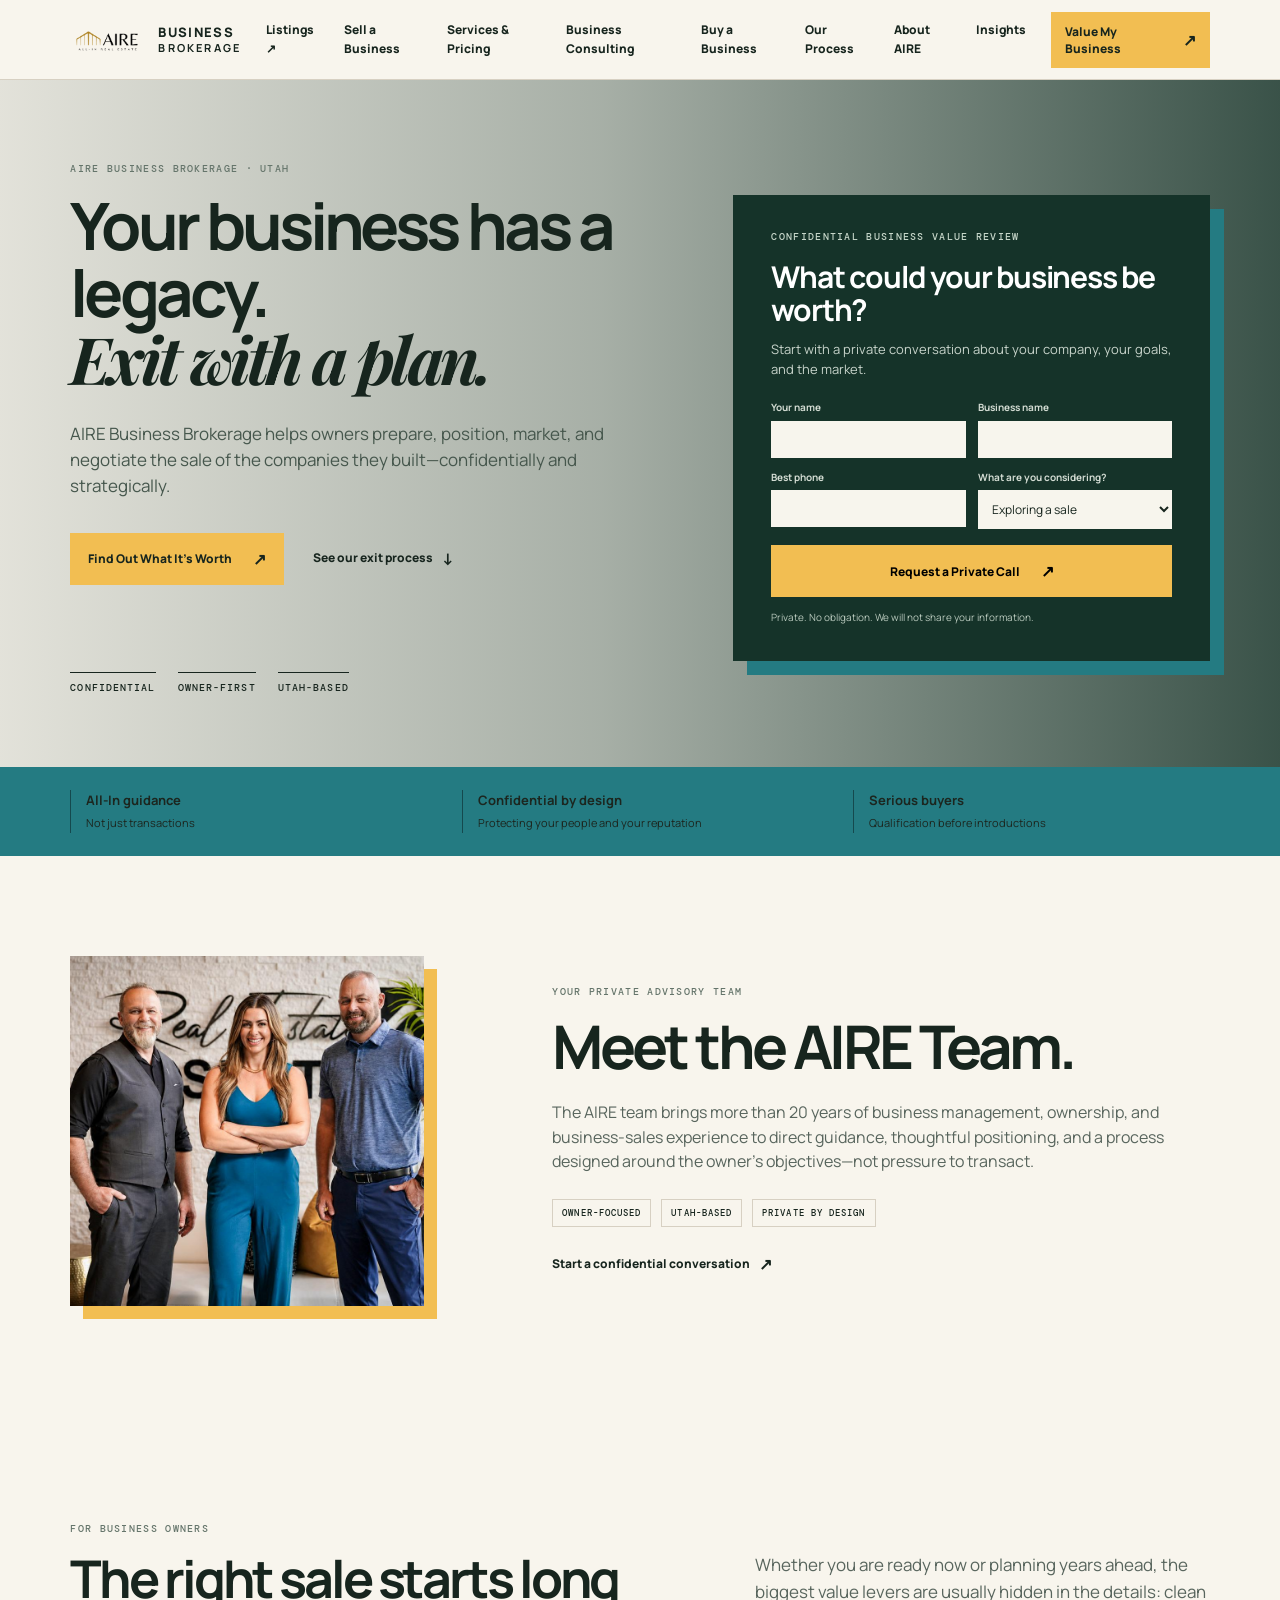
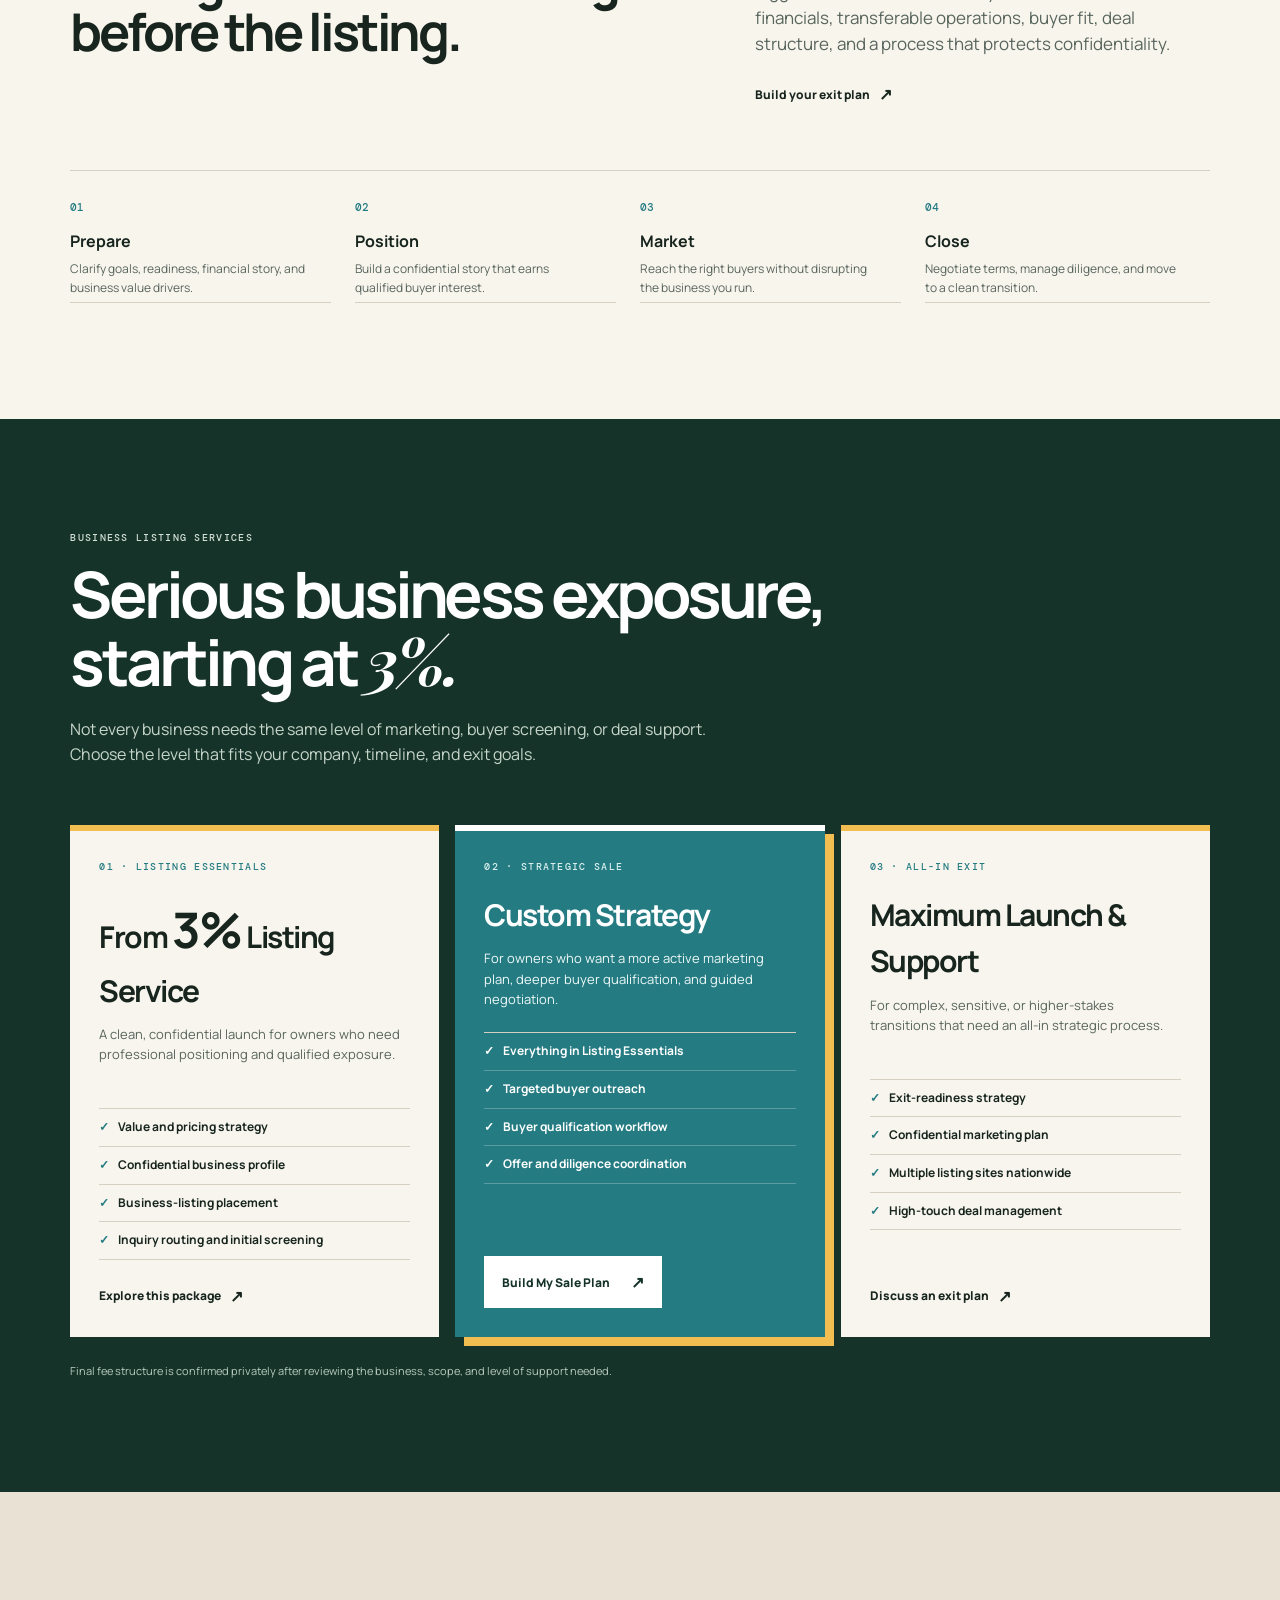
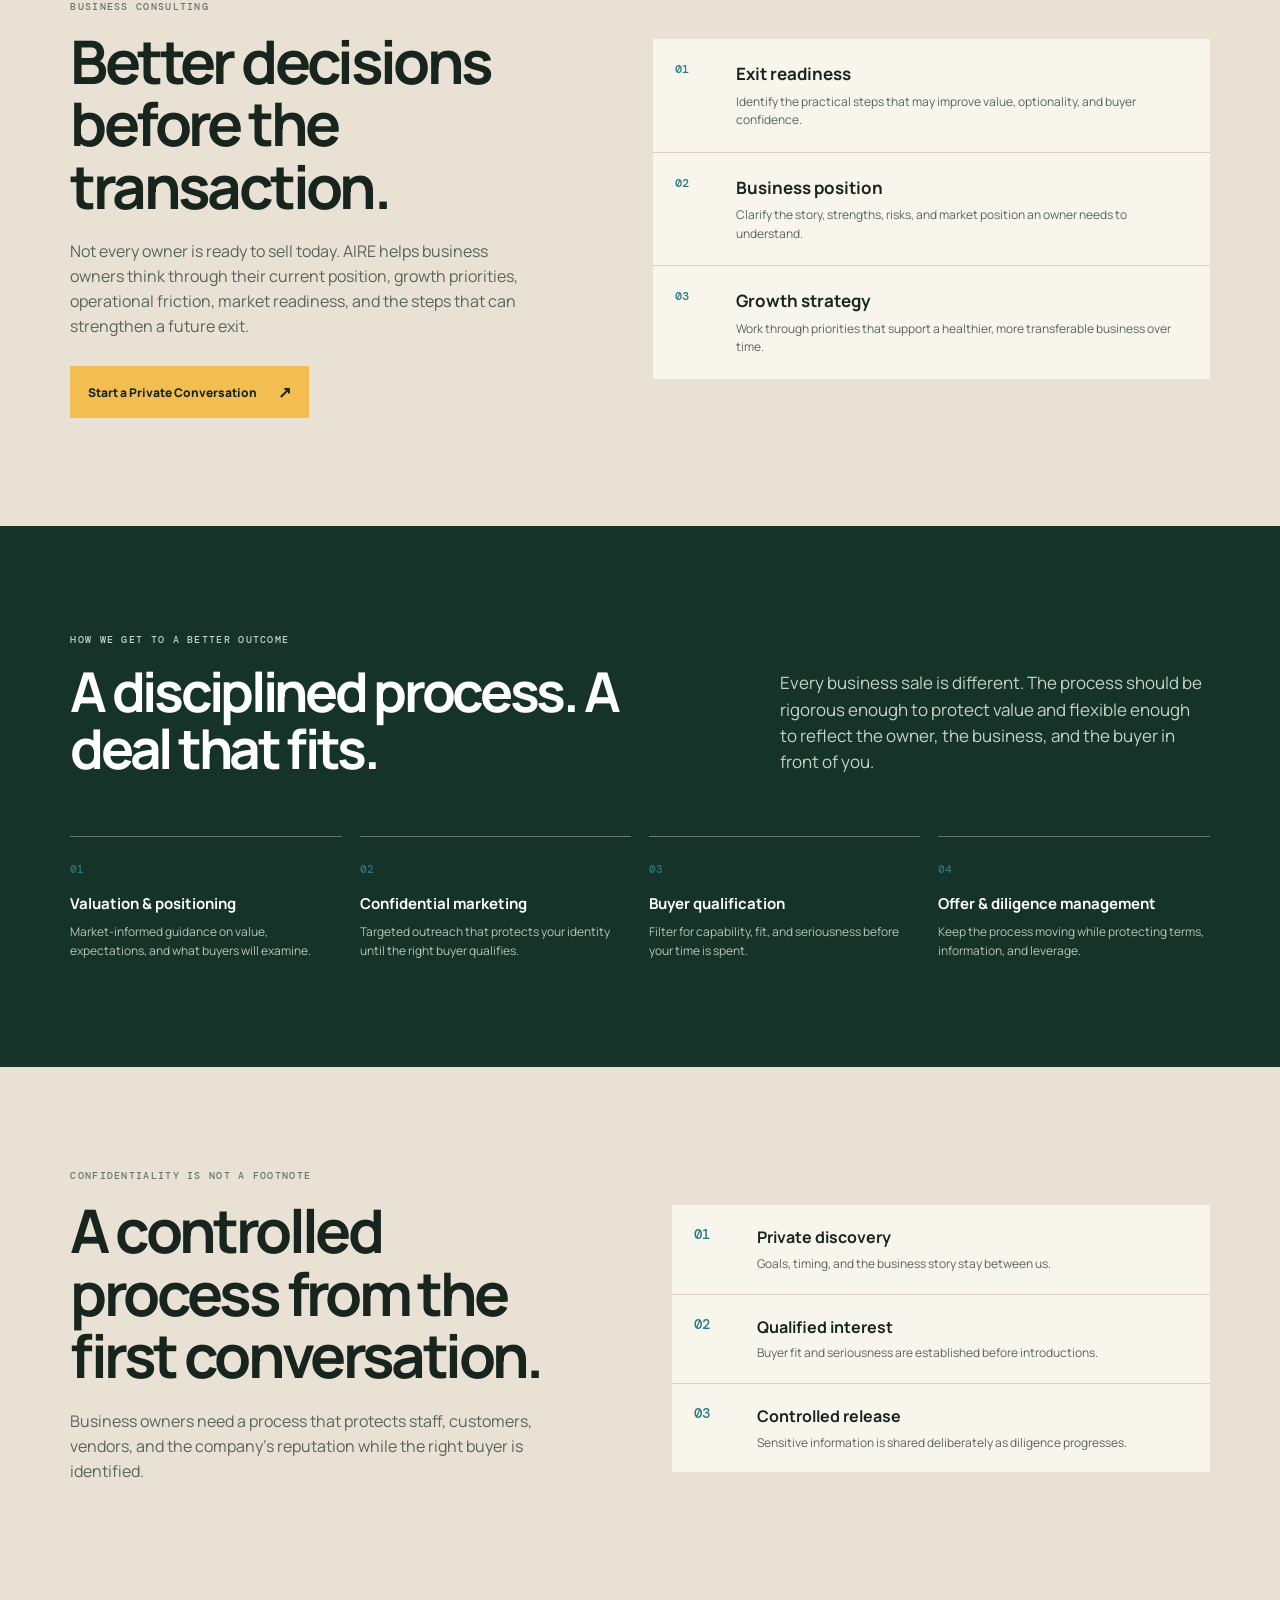
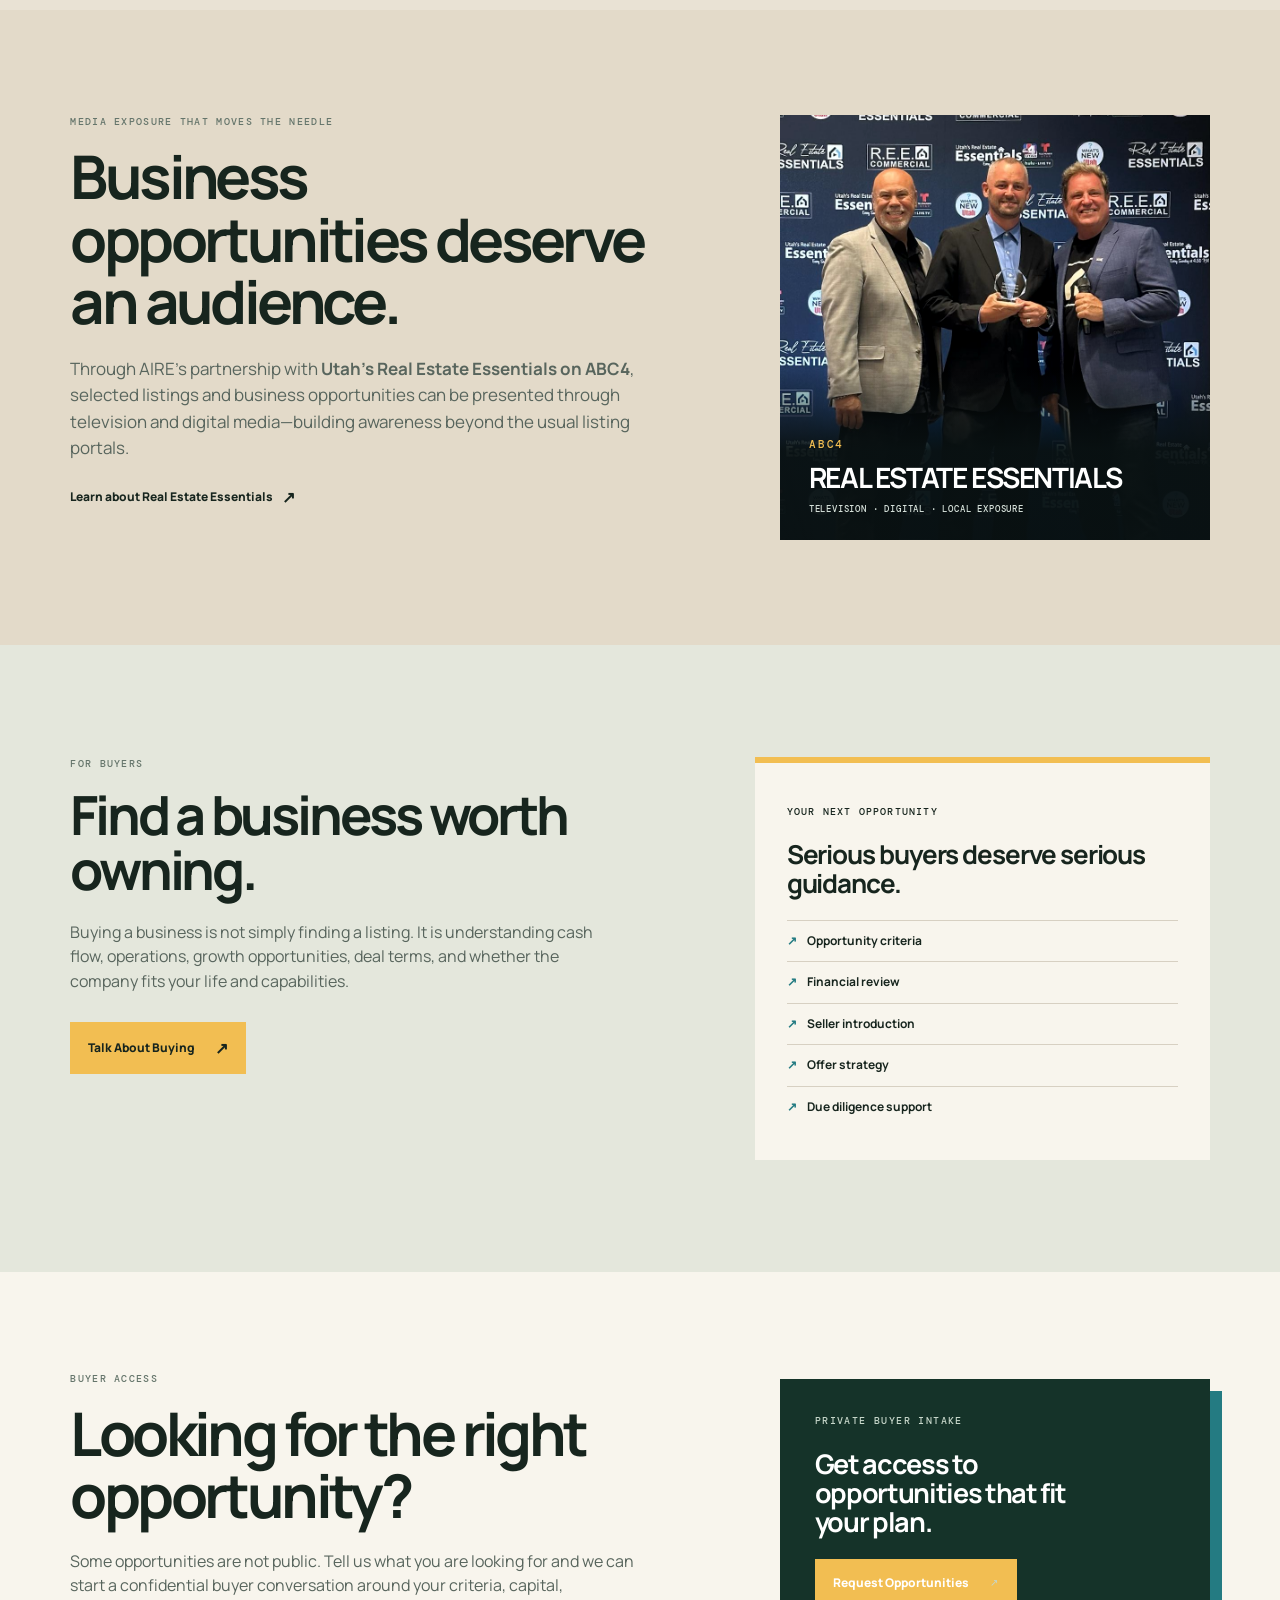
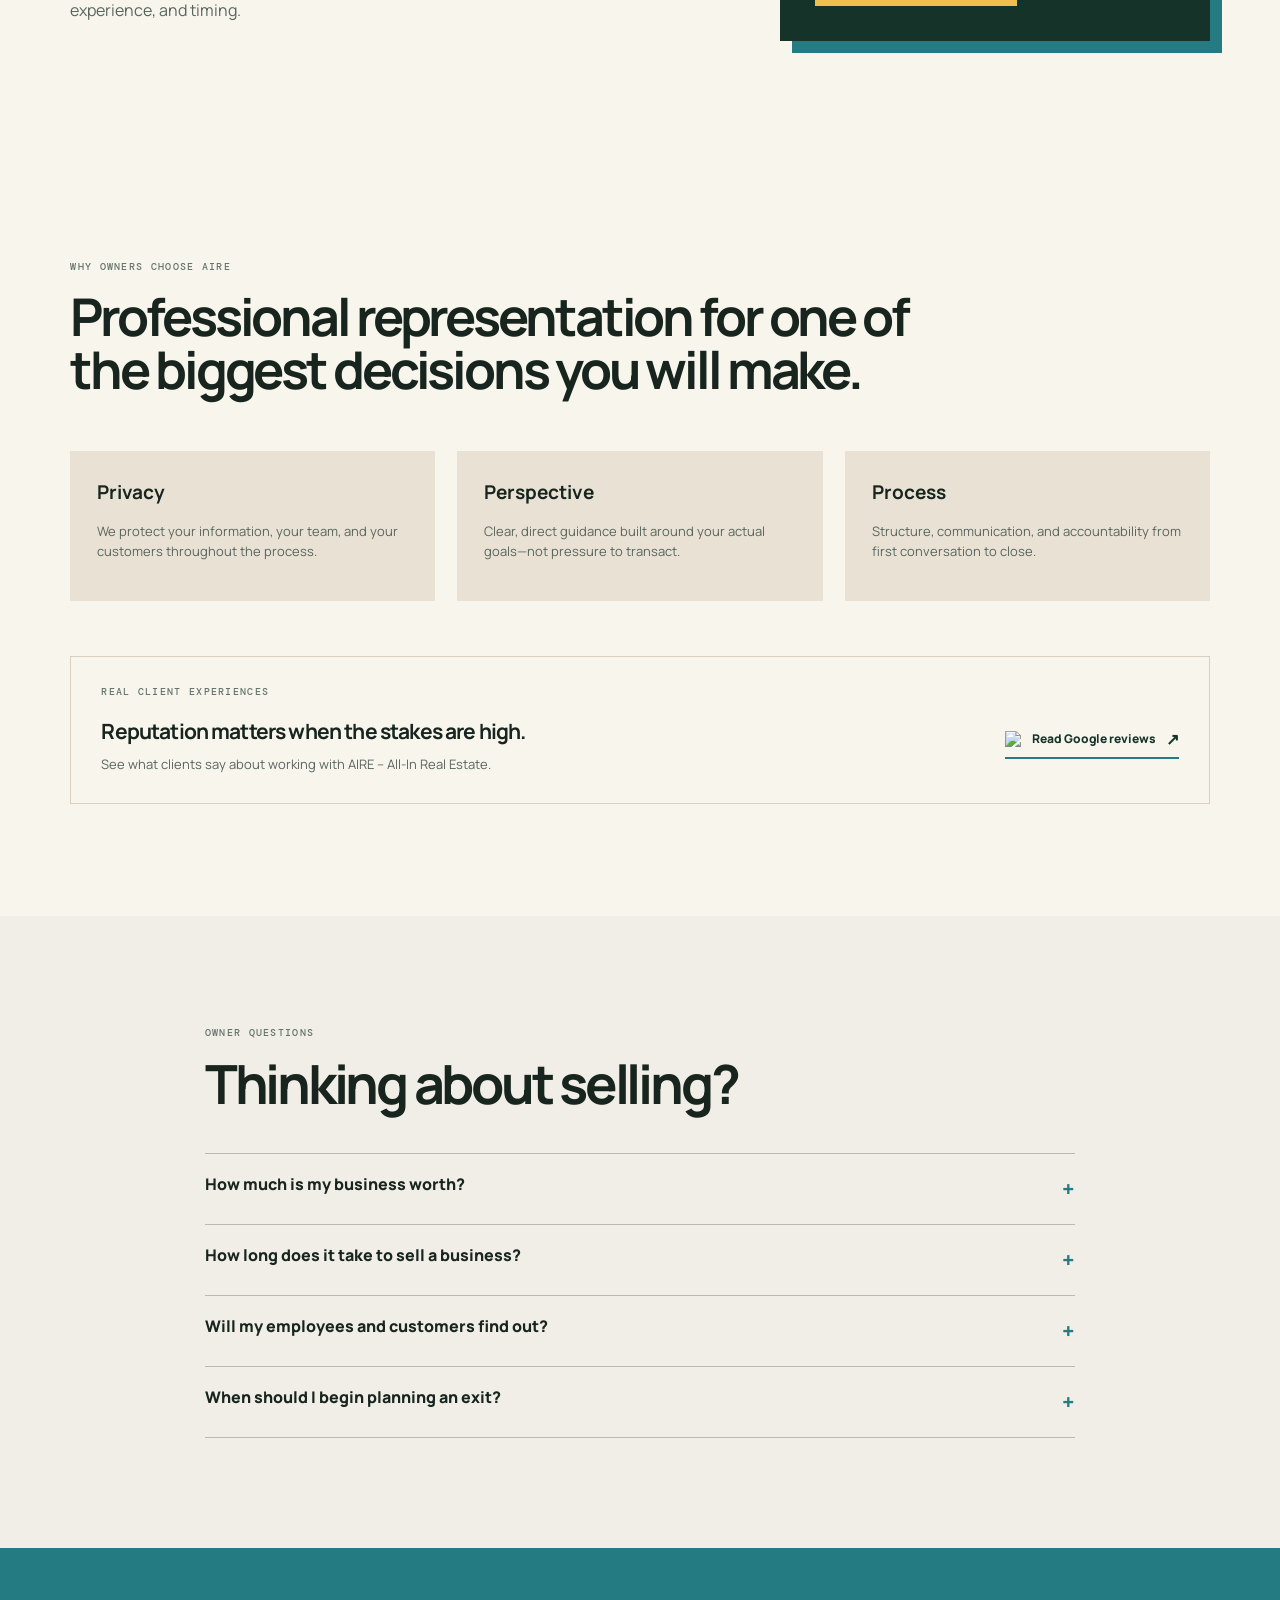
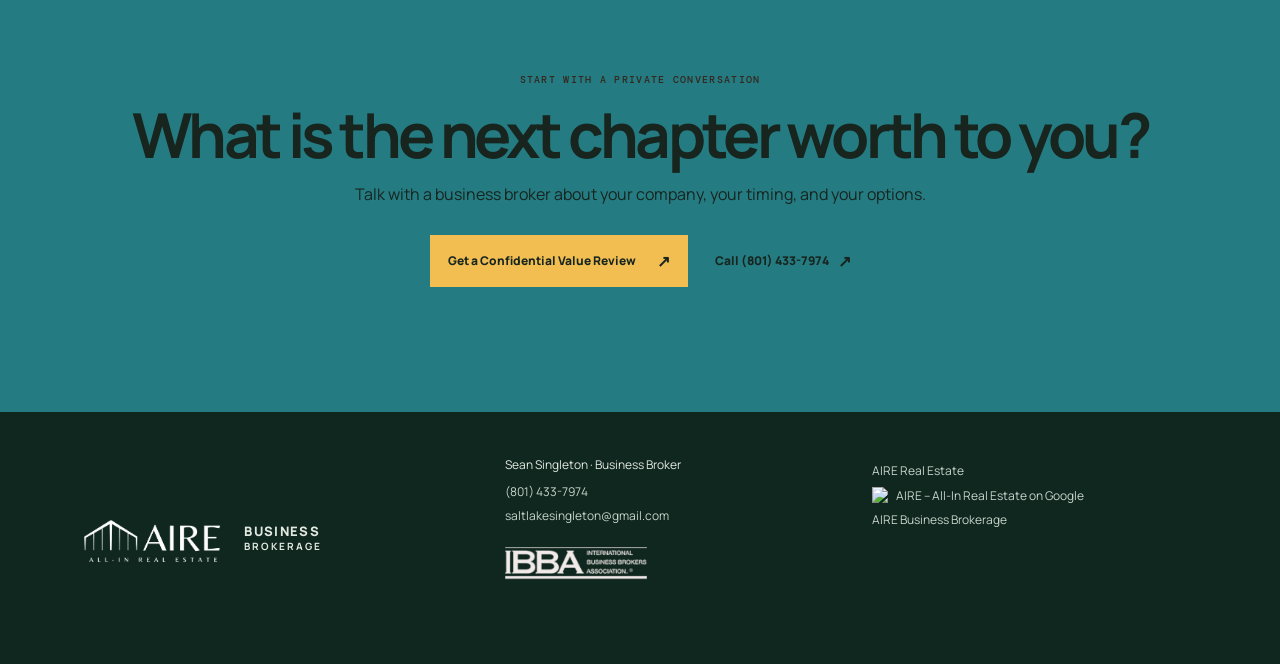
==== index.html @ 7bee15b3 "Publish AIRE Business Brokerage review preview" ====
<!doctype html>
<html lang="en">
  <head>
    <meta charset="utf-8" />
    <meta name="viewport" content="width=device-width, initial-scale=1" />
    <title>AIRE Business Brokerage | Utah Business Broker</title>
    <meta name="description" content="AIRE Business Brokerage provides confidential exit planning, business valuations, sales, and acquisitions for Utah business owners." />
    <link rel="stylesheet" href="styles.css" />
  </head>
  <body>
    <header class="site-header">
      <a class="brand" href="#top"><img src="assets/aire-logo-transparent-v2.png" alt="AIRE" /><span>BUSINESS<br><b>BROKERAGE</b></span></a>
      <nav><a href="https://www.bizbuysell.com/" target="_blank" rel="noreferrer">Listings ↗</a><a href="#sell">Sell a Business</a><a href="#packages">Services & Pricing</a><a href="#consulting">Business Consulting</a><a href="#buy">Buy a Business</a><a href="#process">Our Process</a><a href="#about">About AIRE</a><a href="#faq">Insights</a></nav>
      <a href="#valuation" class="button button-small">Value My Business <span>↗</span></a>
    </header>

    <main id="top">
      <section class="hero">
        <video class="hero-video" autoplay muted loop playsinline preload="metadata" aria-hidden="true"><source src="assets/hero-background.mp4" type="video/mp4" /></video>
        <div class="hero-copy">
          <p class="eyebrow">AIRE BUSINESS BROKERAGE · UTAH</p>
          <h1>Your business has a legacy.<br><em>Exit with a plan.</em></h1>
          <p>AIRE Business Brokerage helps owners prepare, position, market, and negotiate the sale of the companies they built—confidentially and strategically.</p>
          <div class="hero-actions"><a href="#valuation" class="button">Find Out What It’s Worth <span>↗</span></a><a href="#process" class="text-link">See our exit process <span>↓</span></a></div>
          <div class="hero-proof"><span>CONFIDENTIAL</span><span>OWNER-FIRST</span><span>UTAH-BASED</span></div>
        </div>
        <aside class="valuation-card" id="valuation">
          <p class="eyebrow">CONFIDENTIAL BUSINESS VALUE REVIEW</p>
          <h2>What could your business be worth?</h2>
          <p>Start with a private conversation about your company, your goals, and the market.</p>
          <form action="mailto:saltlakesingleton@gmail.com" method="post" enctype="text/plain">
            <label>Your name<input required name="Name" type="text" /></label>
            <label>Business name<input required name="Business name" type="text" /></label>
            <label>Best phone<input required name="Phone" type="tel" /></label>
            <label>What are you considering?<select name="Interest"><option>Exploring a sale</option><option>Buying a business</option><option>Preparing for an exit</option><option>Other</option></select></label>
            <button class="button" type="submit">Request a Private Call <span>↗</span></button>
          </form>
          <small>Private. No obligation. We will not share your information.</small>
        </aside>
      </section>

      <section class="trust-bar"><div><b>All-In guidance</b><span>Not just transactions</span></div><div><b>Confidential by design</b><span>Protecting your people and your reputation</span></div><div><b>Serious buyers</b><span>Qualification before introductions</span></div></section>

      <section class="broker-section" id="about"><figure class="broker-photo"><img src="assets/aire-team.jpg" alt="The AIRE team" /></figure><div><p class="eyebrow">YOUR PRIVATE ADVISORY TEAM</p><h2>Meet the AIRE Team.</h2><p>The AIRE team brings more than 20 years of business management, ownership, and business-sales experience to direct guidance, thoughtful positioning, and a process designed around the owner’s objectives—not pressure to transact.</p><div class="broker-points"><span>OWNER-FOCUSED</span><span>UTAH-BASED</span><span>PRIVATE BY DESIGN</span></div><a href="#valuation" class="text-link">Start a confidential conversation <span>↗</span></a></div></section>

      <section class="intro" id="sell">
        <p class="eyebrow">FOR BUSINESS OWNERS</p>
        <div class="intro-grid"><h2>The right sale starts long before the listing.</h2><div><p>Whether you are ready now or planning years ahead, the biggest value levers are usually hidden in the details: clean financials, transferable operations, buyer fit, deal structure, and a process that protects confidentiality.</p><a href="#process" class="text-link">Build your exit plan <span>↗</span></a></div></div>
        <div class="steps"><article><b>01</b><h3>Prepare</h3><p>Clarify goals, readiness, financial story, and business value drivers.</p></article><article><b>02</b><h3>Position</h3><p>Build a confidential story that earns qualified buyer interest.</p></article><article><b>03</b><h3>Market</h3><p>Reach the right buyers without disrupting the business you run.</p></article><article><b>04</b><h3>Close</h3><p>Negotiate terms, manage diligence, and move to a clean transition.</p></article></div>
      </section>

      <section class="packages-section" id="packages"><div class="package-heading"><p class="eyebrow">BUSINESS LISTING SERVICES</p><h2>Serious business exposure, starting at <em>3%.</em></h2><p>Not every business needs the same level of marketing, buyer screening, or deal support. Choose the level that fits your company, timeline, and exit goals.</p></div><div class="package-grid"><article><p class="package-label">01 · LISTING ESSENTIALS</p><h3>From <strong>3%</strong> Listing Service</h3><p class="package-summary">A clean, confidential launch for owners who need professional positioning and qualified exposure.</p><ul><li>Value and pricing strategy</li><li>Confidential business profile</li><li>Business-listing placement</li><li>Inquiry routing and initial screening</li></ul><a href="#valuation" class="text-link">Explore this package <span>↗</span></a></article><article class="package-featured"><p class="package-label">02 · STRATEGIC SALE</p><h3>Custom Strategy</h3><p class="package-summary">For owners who want a more active marketing plan, deeper buyer qualification, and guided negotiation.</p><ul><li>Everything in Listing Essentials</li><li>Targeted buyer outreach</li><li>Buyer qualification workflow</li><li>Offer and diligence coordination</li></ul><a href="#valuation" class="button">Build My Sale Plan <span>↗</span></a></article><article><p class="package-label">03 · ALL-IN EXIT</p><h3>Maximum Launch &amp; Support</h3><p class="package-summary">For complex, sensitive, or higher-stakes transitions that need an all-in strategic process.</p><ul><li>Exit-readiness strategy</li><li>Confidential marketing plan</li><li>Multiple listing sites nationwide</li><li>High-touch deal management</li></ul><a href="#valuation" class="text-link">Discuss an exit plan <span>↗</span></a></article></div><p class="package-note">Final fee structure is confirmed privately after reviewing the business, scope, and level of support needed.</p></section>

      <section class="consulting-section" id="consulting"><div><p class="eyebrow">BUSINESS CONSULTING</p><h2>Better decisions before the transaction.</h2><p>Not every owner is ready to sell today. AIRE helps business owners think through their current position, growth priorities, operational friction, market readiness, and the steps that can strengthen a future exit.</p><a href="#valuation" class="button">Start a Private Conversation <span>↗</span></a></div><div class="consulting-grid"><article><span>01</span><h3>Exit readiness</h3><p>Identify the practical steps that may improve value, optionality, and buyer confidence.</p></article><article><span>02</span><h3>Business position</h3><p>Clarify the story, strengths, risks, and market position an owner needs to understand.</p></article><article><span>03</span><h3>Growth strategy</h3><p>Work through priorities that support a healthier, more transferable business over time.</p></article></div></section>

      <section class="dark-section" id="process">
        <p class="eyebrow">HOW WE GET TO A BETTER OUTCOME</p>
        <div class="split"><h2>A disciplined process. A deal that fits.</h2><p>Every business sale is different. The process should be rigorous enough to protect value and flexible enough to reflect the owner, the business, and the buyer in front of you.</p></div>
        <div class="feature-grid"><article><span>01</span><h3>Valuation & positioning</h3><p>Market-informed guidance on value, expectations, and what buyers will examine.</p></article><article><span>02</span><h3>Confidential marketing</h3><p>Targeted outreach that protects your identity until the right buyer qualifies.</p></article><article><span>03</span><h3>Buyer qualification</h3><p>Filter for capability, fit, and seriousness before your time is spent.</p></article><article><span>04</span><h3>Offer & diligence management</h3><p>Keep the process moving while protecting terms, information, and leverage.</p></article></div>
      </section>

      <section class="confidential-section"><div><p class="eyebrow">CONFIDENTIALITY IS NOT A FOOTNOTE</p><h2>A controlled process from the first conversation.</h2><p>Business owners need a process that protects staff, customers, vendors, and the company’s reputation while the right buyer is identified.</p></div><div class="confidential-flow"><article><b>01</b><h3>Private discovery</h3><p>Goals, timing, and the business story stay between us.</p></article><article><b>02</b><h3>Qualified interest</h3><p>Buyer fit and seriousness are established before introductions.</p></article><article><b>03</b><h3>Controlled release</h3><p>Sensitive information is shared deliberately as diligence progresses.</p></article></div></section>

      <section class="abc4-section"><div><p class="eyebrow">MEDIA EXPOSURE THAT MOVES THE NEEDLE</p><h2>Business opportunities deserve an audience.</h2><p>Through AIRE’s partnership with <strong>Utah’s Real Estate Essentials on ABC4</strong>, selected listings and business opportunities can be presented through television and digital media—building awareness beyond the usual listing portals.</p><a class="text-link" href="https://realestateessentials.com/" target="_blank" rel="noreferrer">Learn about Real Estate Essentials <span>↗</span></a></div><figure><img src="assets/abc4-real-estate-essentials-affiliation.jpg" alt="AIRE leadership with the Utah's Real Estate Essentials on ABC4 team" /><figcaption><span>ABC4</span><b>REAL ESTATE ESSENTIALS</b><i>TELEVISION · DIGITAL · LOCAL EXPOSURE</i></figcaption></figure></section>

      <section class="buy-section" id="buy"><div><p class="eyebrow">FOR BUYERS</p><h2>Find a business worth owning.</h2><p>Buying a business is not simply finding a listing. It is understanding cash flow, operations, growth opportunities, deal terms, and whether the company fits your life and capabilities.</p><a href="mailto:saltlakesingleton@gmail.com?subject=I%20Want%20to%20Buy%20a%20Business" class="button">Talk About Buying <span>↗</span></a></div><aside><p>YOUR NEXT OPPORTUNITY</p><h3>Serious buyers deserve serious guidance.</h3><ul><li>Opportunity criteria</li><li>Financial review</li><li>Seller introduction</li><li>Offer strategy</li><li>Due diligence support</li></ul></aside></section>

      <section class="opportunity-section"><div><p class="eyebrow">BUYER ACCESS</p><h2>Looking for the right opportunity?</h2><p>Some opportunities are not public. Tell us what you are looking for and we can start a confidential buyer conversation around your criteria, capital, experience, and timing.</p></div><div class="opportunity-card"><span>PRIVATE BUYER INTAKE</span><b>Get access to opportunities that fit your plan.</b><a href="mailto:saltlakesingleton@gmail.com?subject=Private%20Business%20Buyer%20Conversation" class="button">Request Opportunities <span>↗</span></a></div></section>

      <section class="proof-section"><p class="eyebrow">WHY OWNERS CHOOSE AIRE</p><h2>Professional representation for one of the biggest decisions you will make.</h2><div class="proof-grid"><article><b>Privacy</b><p>We protect your information, your team, and your customers throughout the process.</p></article><article><b>Perspective</b><p>Clear, direct guidance built around your actual goals—not pressure to transact.</p></article><article><b>Process</b><p>Structure, communication, and accountability from first conversation to close.</p></article></div><div class="review-callout"><div><p class="eyebrow">REAL CLIENT EXPERIENCES</p><h3>Reputation matters when the stakes are high.</h3><p>See what clients say about working with AIRE – All-In Real Estate.</p></div><a class="google-link" href="https://share.google/m3HY1bOUKurTxaSVp" target="_blank" rel="noreferrer"><img src="https://www.google.com/favicon.ico" alt="Google" />Read Google reviews <span>↗</span></a></div></section>

      <section class="faq" id="faq"><p class="eyebrow">OWNER QUESTIONS</p><h2>Thinking about selling?</h2><details><summary>How much is my business worth?</summary><p>Value is shaped by profitability, industry, recurring revenue, assets, risk, growth potential, and the strength of your financial records. A private review is the right place to start.</p></details><details><summary>How long does it take to sell a business?</summary><p>Timelines vary by industry, size, financial readiness, buyer financing, and deal complexity. A well-prepared business usually has a better path to a clean close.</p></details><details><summary>Will my employees and customers find out?</summary><p>Confidentiality is central to the process. Buyer information is controlled and serious prospects are qualified before sensitive details are released.</p></details><details><summary>When should I begin planning an exit?</summary><p>Earlier than most owners think. Even if a sale is years away, preparing financials, systems, and transition plans can create more options and increase value.</p></details></section>

      <section class="cta"><p class="eyebrow">START WITH A PRIVATE CONVERSATION</p><h2>What is the next chapter worth to you?</h2><p>Talk with a business broker about your company, your timing, and your options.</p><div><a class="button" href="#valuation">Get a Confidential Value Review <span>↗</span></a><a class="text-link" href="tel:+18014337974">Call (801) 433-7974 <span>↗</span></a></div></section>
    </main>
    <div class="mobile-cta"><a href="tel:+18014337974">Call Sean</a><a href="#valuation">Private Value Review <span>↗</span></a></div>
    <footer><div class="footer-brand"><div class="brand"><img src="assets/aire-logo-transparent-v2.png" alt="AIRE" /><span>BUSINESS<br><b>BROKERAGE</b></span></div></div><div class="footer-contact"><p>Sean Singleton · Business Broker</p><a href="tel:+18014337974">(801) 433-7974</a><a href="mailto:saltlakesingleton@gmail.com">saltlakesingleton@gmail.com</a><a class="ibba-badge" href="https://www.ibba.org/" target="_blank" rel="noreferrer"><img src="assets/ibba-logo-white.png" alt="International Business Brokers Association" /></a></div><div><a href="https://www.aireutah.com" target="_blank" rel="noreferrer">AIRE Real Estate</a><a class="footer-google" href="https://share.google/m3HY1bOUKurTxaSVp" target="_blank" rel="noreferrer"><img src="https://www.google.com/favicon.ico" alt="Google" />AIRE – All-In Real Estate on Google</a><a href="#top">AIRE Business Brokerage</a></div></footer>
  </body>
</html>
---- styles.css ----
@import url('https://fonts.googleapis.com/css2?family=DM+Mono:wght@400;500&family=Manrope:wght@400;500;600;700;800&family=Playfair+Display:ital,wght@0,600;0,700;1,600;1,700&display=swap');
:root{--ink:#17251e;--deep:#153329;--cream:#f8f5ed;--sand:#e9e2d4;--gold:#f2be52;--orange:#d95d39;--line:#d7d0c2;--muted:#58655d}*{box-sizing:border-box}html{scroll-behavior:smooth}body{margin:0;color:var(--ink);font:15px/1.55 Manrope,Arial,sans-serif;background:var(--cream)}a{text-decoration:none;color:inherit}.site-header{height:80px;position:sticky;top:0;z-index:4;background:rgba(248,245,237,.97);border-bottom:1px solid var(--line);padding:0 5.5vw;display:flex;align-items:center;justify-content:space-between;gap:25px}.brand{display:flex;align-items:center;gap:10px;font-size:11px;line-height:1.1;font-weight:800;letter-spacing:.12em}.brand b{font-size:10px;letter-spacing:.2em}.mark{width:37px;height:37px;display:grid;place-items:center;background:var(--orange);color:#fff;font-size:10px;border-radius:50%;letter-spacing:-.08em;font-weight:800}.site-header nav{display:flex;gap:25px;font-size:12px;font-weight:800}.site-header nav a:hover,.text-link:hover{color:var(--orange)}.button{border:0;cursor:pointer;background:var(--gold);font:800 12px Manrope,sans-serif;padding:15px 18px;display:inline-flex;align-items:center;justify-content:center;gap:21px;transition:transform .2s,background .2s}.button:hover{background:#ffd170;transform:translateY(-2px)}.button-small{padding:11px 14px}.text-link{font-weight:800;font-size:12px;display:inline-flex;gap:9px;align-items:center}.text-link span,.button span{font-size:16px}.hero{padding:82px 5.5vw 73px;min-height:680px;display:grid;grid-template-columns:1.07fr .93fr;gap:9vw;background:radial-gradient(circle at 83% 14%,#efe2b7 0,#efe2b700 28%),linear-gradient(120deg,#f9f5ed,#e7e8d7)}.eyebrow{font:500 10px 'DM Mono',monospace;letter-spacing:.13em;color:#65756b;margin:0 0 17px}.hero h1,.intro h2,.dark-section h2,.buy-section h2,.proof-section h2,.faq h2,.cta h2{font-size:clamp(41px,5.1vw,73px);letter-spacing:-.06em;line-height:1.02;margin:0}.hero h1 em{font-family:'Playfair Display',Georgia,serif}.hero-copy>p:not(.eyebrow){font-size:17px;max-width:620px;color:#46574d;margin:27px 0}.hero-actions{display:flex;align-items:center;gap:29px;margin-top:33px}.hero-proof{display:flex;gap:22px;flex-wrap:wrap;margin-top:87px;font:500 10px 'DM Mono',monospace;letter-spacing:.11em}.hero-proof span{border-top:1px solid var(--ink);padding-top:8px}.valuation-card{align-self:center;background:var(--deep);color:#fff;padding:35px 38px;box-shadow:14px 14px 0 var(--orange)}.valuation-card .eyebrow{color:#c6d6c9}.valuation-card h2{font-size:30px;line-height:1.1;letter-spacing:-.04em;margin:0}.valuation-card>p:not(.eyebrow){font-size:13px;color:#c8d4cb}.valuation-card form{display:grid;grid-template-columns:1fr 1fr;gap:12px;margin-top:21px}.valuation-card label{font-size:10px;font-weight:700;color:#d2dbd2}.valuation-card input,.valuation-card select{width:100%;display:block;margin-top:5px;border:0;border-radius:0;padding:10px;background:#f7f5ed;color:var(--ink);font:12px Manrope}.valuation-card form button{grid-column:1/-1;margin-top:4px}.valuation-card small{display:block;margin-top:13px;color:#b9c9bd;font-size:10px}.trust-bar{background:var(--orange);padding:23px 5.5vw;color:#1c261f;display:grid;grid-template-columns:repeat(3,1fr);gap:35px}.trust-bar div{border-left:1px solid rgba(0,0,0,.4);padding-left:15px}.trust-bar b{display:block;font-size:13px}.trust-bar span{font-size:11px}.intro{padding:116px 5.5vw}.intro-grid{display:grid;grid-template-columns:1.1fr .9fr;gap:10vw}.intro h2{font-size:52px}.intro-grid div>p{font-size:17px;color:var(--muted);margin:0 0 24px}.steps{display:grid;grid-template-columns:repeat(4,1fr);border-top:1px solid var(--line);margin-top:63px}.steps article{padding:23px 22px 5px 0;border-bottom:1px solid var(--line)}.steps article:not(:last-child){margin-right:24px}.steps b,.feature-grid span{font:500 11px 'DM Mono';color:var(--orange)}.steps h3{font-size:16px;margin:12px 0 6px}.steps p{font-size:12px;color:var(--muted);margin:0}.dark-section{background:var(--deep);color:white;padding:107px 5.5vw}.dark-section .eyebrow{color:#c2d3c3}.split{display:grid;grid-template-columns:1.15fr .85fr;gap:10vw;align-items:end}.split h2{font-size:55px}.split p{font-size:17px;color:#c5d1c8;margin:0}.feature-grid{margin-top:60px;display:grid;grid-template-columns:repeat(4,1fr);gap:18px}.feature-grid article{border-top:1px solid #66776c;padding-top:19px}.feature-grid h3{font-size:15px;margin:13px 0 8px}.feature-grid p{color:#b7c6ba;font-size:12px;margin:0}.buy-section{padding:112px 5.5vw;display:grid;grid-template-columns:1.1fr .9fr;gap:10vw;background:#e4e7dc}.buy-section h2{font-size:54px}.buy-section>div>p:not(.eyebrow){font-size:16px;max-width:590px;color:var(--muted);margin:22px 0 28px}.buy-section aside{padding:32px;background:var(--cream);border-top:6px solid var(--gold)}.buy-section aside>p{font:500 10px 'DM Mono';letter-spacing:.12em}.buy-section aside h3{font-size:26px;line-height:1.1;letter-spacing:-.04em;margin:22px 0}.buy-section ul{list-style:none;padding:0;margin:0}.buy-section li{padding:11px 0;border-top:1px solid var(--line);font-size:12px;font-weight:700}.buy-section li:before{content:'↗';color:var(--orange);margin-right:10px}.proof-section{padding:112px 5.5vw}.proof-section h2{font-size:52px;max-width:920px}.proof-grid{margin-top:55px;display:grid;grid-template-columns:repeat(3,1fr);gap:22px}.proof-grid article{padding:27px;background:var(--sand)}.proof-grid b{font-size:19px}.proof-grid p{font-size:13px;color:var(--muted)}.faq{padding:110px 16vw;background:#f1eee7}.faq h2{font-size:54px;margin-bottom:42px}.faq details{border-top:1px solid #beb9ae;padding:18px 0}.faq details:last-child{border-bottom:1px solid #beb9ae}.faq summary{cursor:pointer;font-size:16px;font-weight:800;list-style:none;display:flex;justify-content:space-between}.faq summary:after{content:'+';color:var(--orange);font-size:22px}.faq details[open] summary:after{content:'–'}.faq details p{max-width:780px;color:var(--muted);font-size:13px}.cta{text-align:center;padding:125px 5.5vw;background:var(--orange)}.cta .eyebrow{color:#35271d}.cta h2{font-size:62px}.cta>p:not(.eyebrow){font-size:16px}.cta div{display:flex;justify-content:center;align-items:center;gap:27px;margin-top:28px}footer{padding:44px 5.5vw;background:#10271f;color:#e1e9e1;display:grid;grid-template-columns:1.2fr 1fr 1fr;gap:30px;font-size:12px}footer a{display:block;margin:6px 0;color:#c7d4cb}footer a:hover{color:var(--gold)}footer p{margin:0 0 8px}
@media(max-width:850px){.site-header{padding:0 5vw}.site-header nav,.button-small{display:none}.hero,.intro-grid,.split,.buy-section{grid-template-columns:1fr;gap:45px}.hero,.intro,.dark-section,.buy-section,.proof-section,.cta{padding-left:5vw;padding-right:5vw}.hero{padding-top:60px}.valuation-card{padding:28px 23px}.hero-proof{margin-top:50px}.trust-bar{grid-template-columns:1fr;padding:22px 5vw;gap:15px}.steps,.feature-grid,.proof-grid{grid-template-columns:1fr 1fr}.steps article:not(:last-child){margin-right:0}.faq{padding:75px 5vw}.hero h1,.intro h2,.dark-section h2,.buy-section h2,.proof-section h2,.faq h2,.cta h2{font-size:41px}.cta div,.hero-actions{flex-wrap:wrap}footer{grid-template-columns:1fr;padding:36px 5vw}}
.brand img{width:74px;height:74px;object-fit:contain;flex:0 0 auto}.site-header .brand{gap:14px}.site-header .brand span{font-size:13px}.site-header .brand b{font-size:11px}footer .brand img{width:82px;height:82px}footer .brand span{font-size:13px}
.google-link{margin-top:26px;display:inline-flex;align-items:center;gap:10px;font-size:12px;font-weight:800;color:var(--deep);border-bottom:2px solid var(--orange);padding-bottom:5px}.google-link span{font-size:16px}.google-link img,.footer-google img{width:17px;height:17px;object-fit:contain}.footer-google{display:flex;align-items:center;gap:7px}.footer-brand{display:flex;flex-direction:column;align-items:flex-start;gap:13px}.footer-contact .ibba-badge{display:block;margin-top:16px}.ibba-badge img{display:block;width:142px;height:auto;object-fit:contain;opacity:.94}
footer .brand img{filter:brightness(0) invert(1);opacity:1}
footer .brand img{width:164px;height:164px}
.abc4-section{padding:105px 5.5vw;display:grid;grid-template-columns:1.15fr .85fr;gap:10vw;background:#e3dac9}.abc4-section h2{font-size:clamp(40px,4.7vw,64px);letter-spacing:-.06em;line-height:1.04;margin:0}.abc4-section>div>p:not(.eyebrow){font-size:17px;color:var(--muted);max-width:650px;margin:23px 0}.abc4-section figure{margin:0;position:relative;min-height:425px;background:#151b1d;overflow:hidden}.abc4-section figure>img{width:100%;height:100%;position:absolute;inset:0;object-fit:cover;object-position:center 28%;filter:saturate(.92) contrast(1.04)}.abc4-section figcaption{position:absolute;left:0;right:0;bottom:0;background:linear-gradient(transparent,rgba(9,17,18,.96) 48%);padding:68px 29px 25px;color:#fff;display:flex;flex-direction:column}.abc4-section figcaption span{font:500 11px 'DM Mono';letter-spacing:.17em;color:var(--gold)}.abc4-section figcaption b{font-size:28px;line-height:1;letter-spacing:-.05em;margin:12px 0}.abc4-section figcaption i{font:500 9px 'DM Mono';letter-spacing:.09em;color:#d6e1da}@media(max-width:850px){.abc4-section{grid-template-columns:1fr;padding:75px 5vw;gap:38px}.abc4-section figure{min-height:460px}}
.site-header{background:rgba(247,250,252,.97)}

/* AIRE blue palette — replaces the prior warm gold/yellow system. */
:root{--cream:#f7fafc;--sand:#e3edf4;--gold:#3d8fc2;--line:#cedde6;--muted:#50636e}
.button:hover{background:#63add7}
.hero{background:radial-gradient(circle at 83% 14%,#d5e8f3 0,#d5e8f300 28%),linear-gradient(120deg,#f7fafc,#e7f1f6)}
.valuation-card input,.valuation-card select{background:#f9fcfe}
.buy-section{background:#e7f1f6}
.abc4-section{background:#dbeaf3}
.faq{background:#eef4f8}
.faq details,.faq details:last-child{border-color:#c8d8e2}

/* Accent swap: red/orange surfaces become AIRE blue; blue surfaces become refined red. */
:root{--cream:#fcf8f7;--sand:#f3e7e3;--gold:#c95b4b;--orange:#3d8fc2;--line:#e2cdc6;--muted:#5f5c61}
.button:hover{background:#df7a6a}
.hero{background:radial-gradient(circle at 83% 14%,#f3deda 0,#f3deda00 28%),linear-gradient(120deg,#fcf8f7,#f7ebe8)}
.buy-section{background:#f7eae7}
.abc4-section{background:#f2dfda}
.faq{background:#f9efed}
.faq details,.faq details:last-child{border-color:#dfc8c1}

/* Original template palette restored. */
:root{--ink:#17251e;--deep:#153329;--cream:#f8f5ed;--sand:#e9e2d4;--gold:#f2be52;--orange:#d95d39;--line:#d7d0c2;--muted:#58655d}
.site-header{background:rgba(248,245,237,.97)}
.button:hover{background:#ffd170}
.hero{background:radial-gradient(circle at 83% 14%,#efe2b7 0,#efe2b700 28%),linear-gradient(120deg,#f9f5ed,#e7e8d7)}
.valuation-card input,.valuation-card select{background:#f7f5ed}
.buy-section{background:#e4e7dc}
.abc4-section{background:#e3dac9}
.faq{background:#f1eee7}
.faq details,.faq details:last-child{border-color:#beb9ae}

/* Warm original palette with a refined teal accent in place of red/orange. */
:root{--orange:#247b82}

/* Conversion upgrade pass */
.broker-section{padding:100px 5.5vw;display:grid;grid-template-columns:.7fr 1.3fr;gap:10vw;align-items:center;background:var(--cream)}
.broker-mark{min-height:275px;background:var(--deep);display:flex;flex-direction:column;justify-content:center;align-items:center;color:#fff;box-shadow:13px 13px 0 var(--gold)}
.broker-mark span{font:600 96px/1 'Playfair Display',Georgia,serif;letter-spacing:-.1em}.broker-mark small{margin-top:22px;font:500 10px/1.45 'DM Mono',monospace;letter-spacing:.2em;text-align:center;color:#c9d7cb}
.broker-section h2,.confidential-section h2,.opportunity-section h2{font-size:clamp(40px,4.7vw,61px);line-height:1.04;letter-spacing:-.06em;margin:0}.broker-section>div>p:not(.eyebrow),.confidential-section>div>p:not(.eyebrow),.opportunity-section>div>p:not(.eyebrow){max-width:640px;font-size:16px;color:var(--muted);margin:22px 0 25px}.broker-points{display:flex;flex-wrap:wrap;gap:10px;margin:0 0 24px}.broker-points span{font:500 9px 'DM Mono',monospace;letter-spacing:.12em;border:1px solid var(--line);padding:7px 9px}
.confidential-section{padding:102px 5.5vw;background:var(--sand);display:grid;grid-template-columns:.95fr 1.05fr;gap:9vw;align-items:center}.confidential-flow{display:grid;gap:1px;background:var(--line)}.confidential-flow article{padding:20px 22px;background:var(--cream);display:grid;grid-template-columns:48px 1fr;column-gap:15px}.confidential-flow b{grid-row:1/3;font:500 14px 'DM Mono',monospace;color:var(--orange)}.confidential-flow h3{margin:0;font-size:16px}.confidential-flow p{grid-column:2;margin:5px 0 0;color:var(--muted);font-size:12px}
.opportunity-section{padding:100px 5.5vw;display:grid;grid-template-columns:1.15fr .85fr;gap:10vw;align-items:center;background:var(--cream)}.opportunity-card{padding:35px;background:var(--deep);color:#fff;display:flex;flex-direction:column;align-items:flex-start;gap:22px;box-shadow:12px 12px 0 var(--orange)}.opportunity-card span{font:500 10px 'DM Mono',monospace;letter-spacing:.14em;color:#c6d6c9}.opportunity-card b{font-size:27px;line-height:1.08;letter-spacing:-.05em;max-width:290px}
.review-callout{margin-top:55px;padding:28px 30px;border:1px solid var(--line);display:flex;justify-content:space-between;align-items:center;gap:30px}.review-callout h3{font-size:21px;letter-spacing:-.04em;margin:0}.review-callout p:not(.eyebrow){margin:7px 0 0;color:var(--muted);font-size:13px}
.mobile-cta{display:none}
@media(max-width:850px){.broker-section,.confidential-section,.opportunity-section{grid-template-columns:1fr;gap:37px;padding:75px 5vw}.broker-mark{min-height:220px;max-width:360px}.broker-mark span{font-size:76px}.review-callout{display:block;padding:24px}.review-callout .google-link{margin-top:20px}.mobile-cta{position:fixed;z-index:9;display:grid;grid-template-columns:1fr 1.35fr;left:0;right:0;bottom:0;background:var(--deep);box-shadow:0 -4px 18px rgba(0,0,0,.2)}.mobile-cta a{padding:15px 10px;text-align:center;color:#fff;font-weight:800;font-size:12px}.mobile-cta a:last-child{background:var(--gold);color:var(--ink)}body{padding-bottom:54px}}

.packages-section{padding:112px 5.5vw;background:var(--deep);color:#fff}.package-heading{max-width:790px}.package-heading h2{font-size:clamp(42px,5vw,66px);letter-spacing:-.06em;line-height:1.03;margin:0}.package-heading h2 em{font-family:'Playfair Display',Georgia,serif}.package-heading>p:not(.eyebrow){margin:22px 0 0;color:#c7d6cb;font-size:16px;max-width:650px}.packages-section .eyebrow{color:#d3e0d6}.package-grid{display:grid;grid-template-columns:repeat(3,1fr);gap:16px;margin-top:58px}.package-grid article{display:flex;flex-direction:column;padding:29px;background:#f7f5ed;color:var(--ink);min-height:380px;border-top:6px solid var(--gold)}.package-grid .package-featured{background:var(--orange);color:#fff;border-top-color:#fff;box-shadow:9px 9px 0 var(--gold)}.package-label{font:500 10px 'DM Mono',monospace;letter-spacing:.13em;margin:0;color:var(--orange)}.package-featured .package-label{color:#d9efee}.package-grid h3{font-size:30px;letter-spacing:-.05em;margin:19px 0 10px}.package-grid h3 strong{font-size:49px}.package-summary{font-size:13px;line-height:1.55;min-height:64px;margin:0;color:var(--muted)}.package-featured .package-summary{color:#eff9f8}.package-grid ul{list-style:none;padding:0;margin:20px 0 24px;border-top:1px solid var(--line)}.package-grid li{font-size:12px;font-weight:700;padding:9px 0;border-bottom:1px solid var(--line)}.package-grid li:before{content:'✓';color:var(--orange);margin-right:9px}.package-featured li{border-color:rgba(255,255,255,.25)}.package-featured li:before{color:#fff}.package-grid a:last-child{margin-top:auto;align-self:flex-start}.package-featured .button{background:#fff;color:var(--deep)}.package-featured .button:hover{background:#f4eacb}.package-note{margin:25px 0 0;color:#b9cbc0;font-size:11px}@media(max-width:850px){.packages-section{padding:75px 5vw}.package-grid{grid-template-columns:1fr}.package-grid article{min-height:auto}.package-summary{min-height:0}}
.hero{position:relative;isolation:isolate;overflow:hidden;background:#e7e8d7}
.hero-video{position:absolute;inset:0;z-index:0;width:100%;height:100%;object-fit:cover;object-position:center;opacity:.34;filter:saturate(.82) contrast(1.04);pointer-events:none}
.hero:before{content:"";position:absolute;inset:0;z-index:1;background:linear-gradient(90deg,rgba(249,245,237,.94) 0%,rgba(249,245,237,.74) 48%,rgba(249,245,237,.44) 100%);pointer-events:none}
.hero-copy,.hero .valuation-card{position:relative;z-index:2}
@media(max-width:850px){.hero-video{opacity:.24}.hero:before{background:rgba(249,245,237,.8)}}

/* Preserve the full video frame instead of cropping a portrait clip to the wide hero. */
.hero-video{object-fit:contain;object-position:center center;background:var(--deep)}

/* Full-color video treatment with only the contrast needed for readable copy. */
.hero-video{opacity:1;filter:none}
.hero:before{background:linear-gradient(90deg,rgba(249,245,237,.9) 0%,rgba(249,245,237,.64) 47%,rgba(249,245,237,.16) 100%)}

.broker-photo{margin:0;min-height:350px;box-shadow:13px 13px 0 var(--gold);overflow:hidden;background:var(--deep)}
.broker-photo img{display:block;width:100%;height:100%;min-height:350px;object-fit:cover;object-position:center}
@media(max-width:850px){.broker-photo,.broker-photo img{min-height:280px}.broker-photo{max-width:560px}}

.consulting-section{padding:108px 5.5vw;display:grid;grid-template-columns:.9fr 1.1fr;gap:10vw;align-items:center;background:var(--sand)}
.consulting-section h2{font-size:clamp(41px,4.7vw,62px);line-height:1.04;letter-spacing:-.06em;margin:0}.consulting-section>div>p:not(.eyebrow){font-size:16px;color:var(--muted);margin:22px 0 28px;max-width:580px}.consulting-grid{display:grid;gap:1px;background:var(--line)}.consulting-grid article{background:var(--cream);padding:22px;display:grid;grid-template-columns:47px 1fr;column-gap:14px}.consulting-grid span{grid-row:1/3;font:500 12px 'DM Mono',monospace;color:var(--orange)}.consulting-grid h3{margin:0;font-size:17px}.consulting-grid p{grid-column:2;margin:5px 0 0;font-size:12px;color:var(--muted)}
@media(max-width:850px){.consulting-section{grid-template-columns:1fr;gap:38px;padding:75px 5vw}}
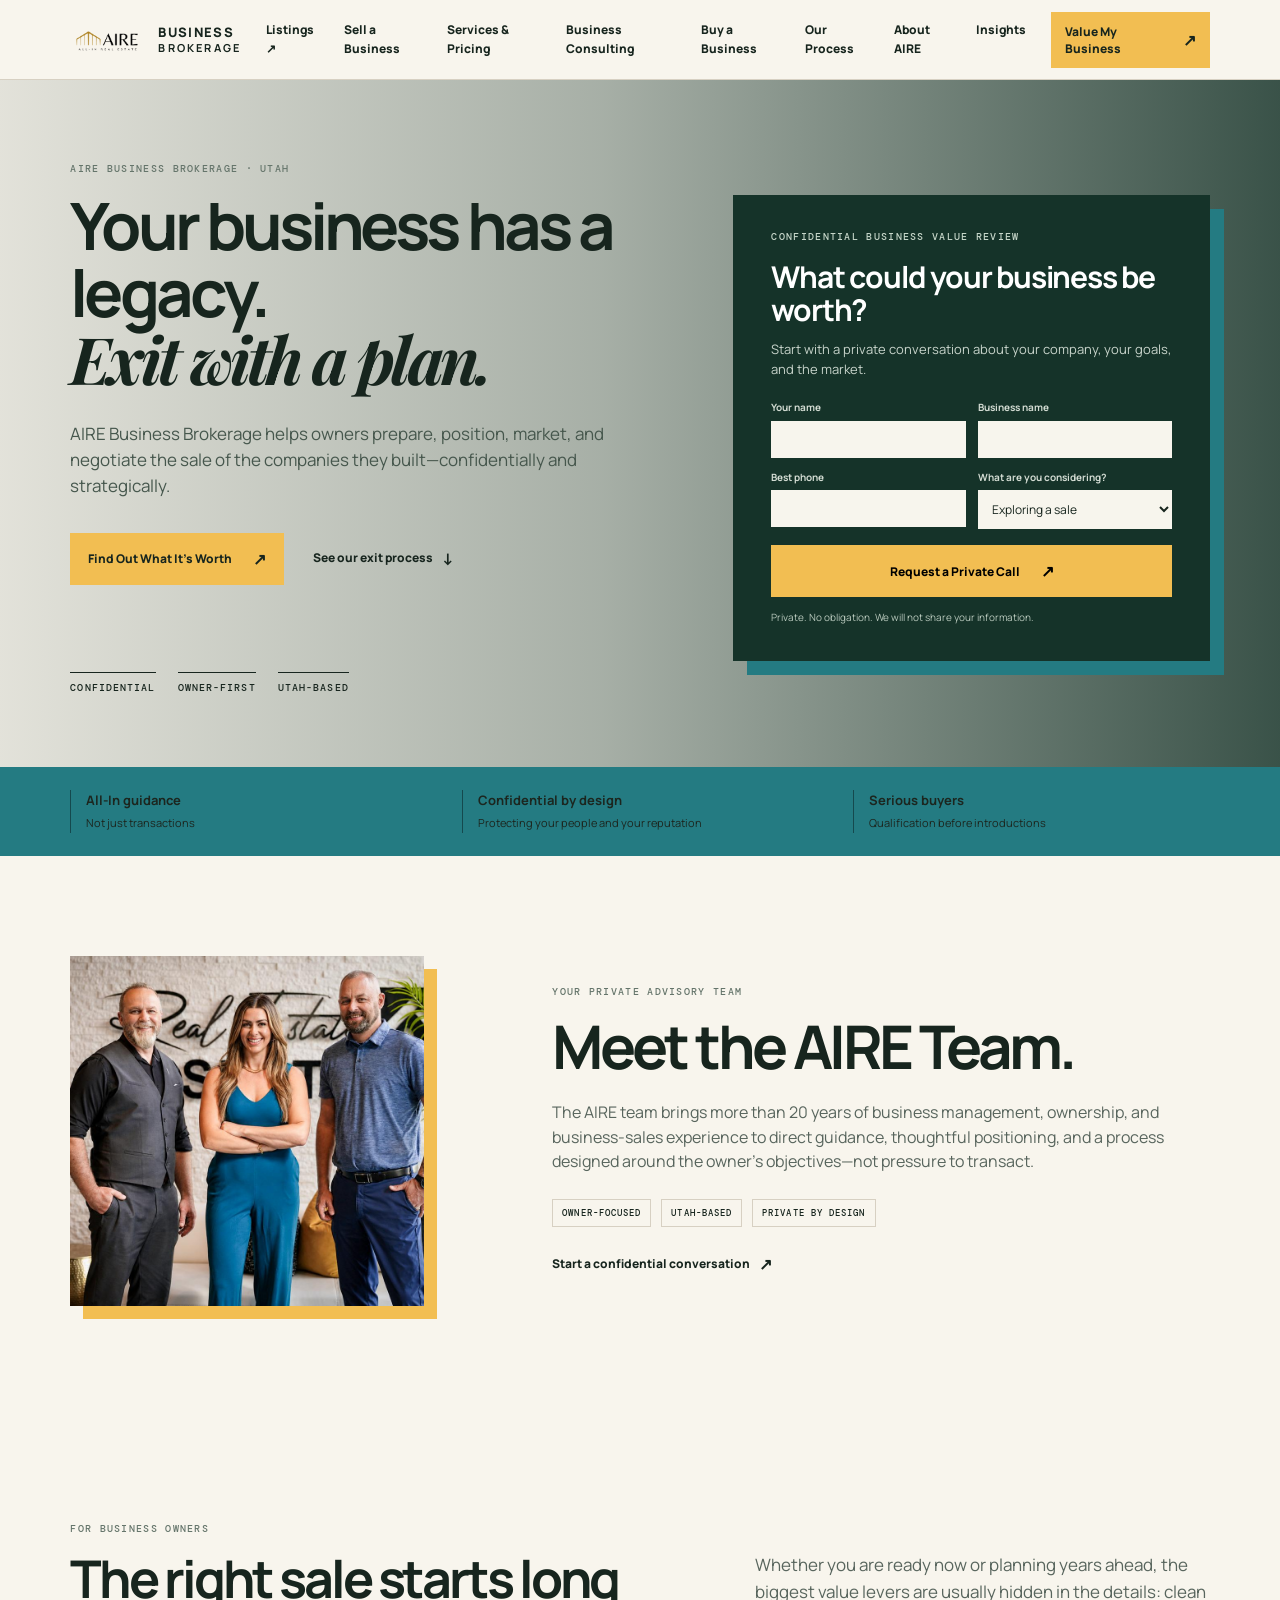
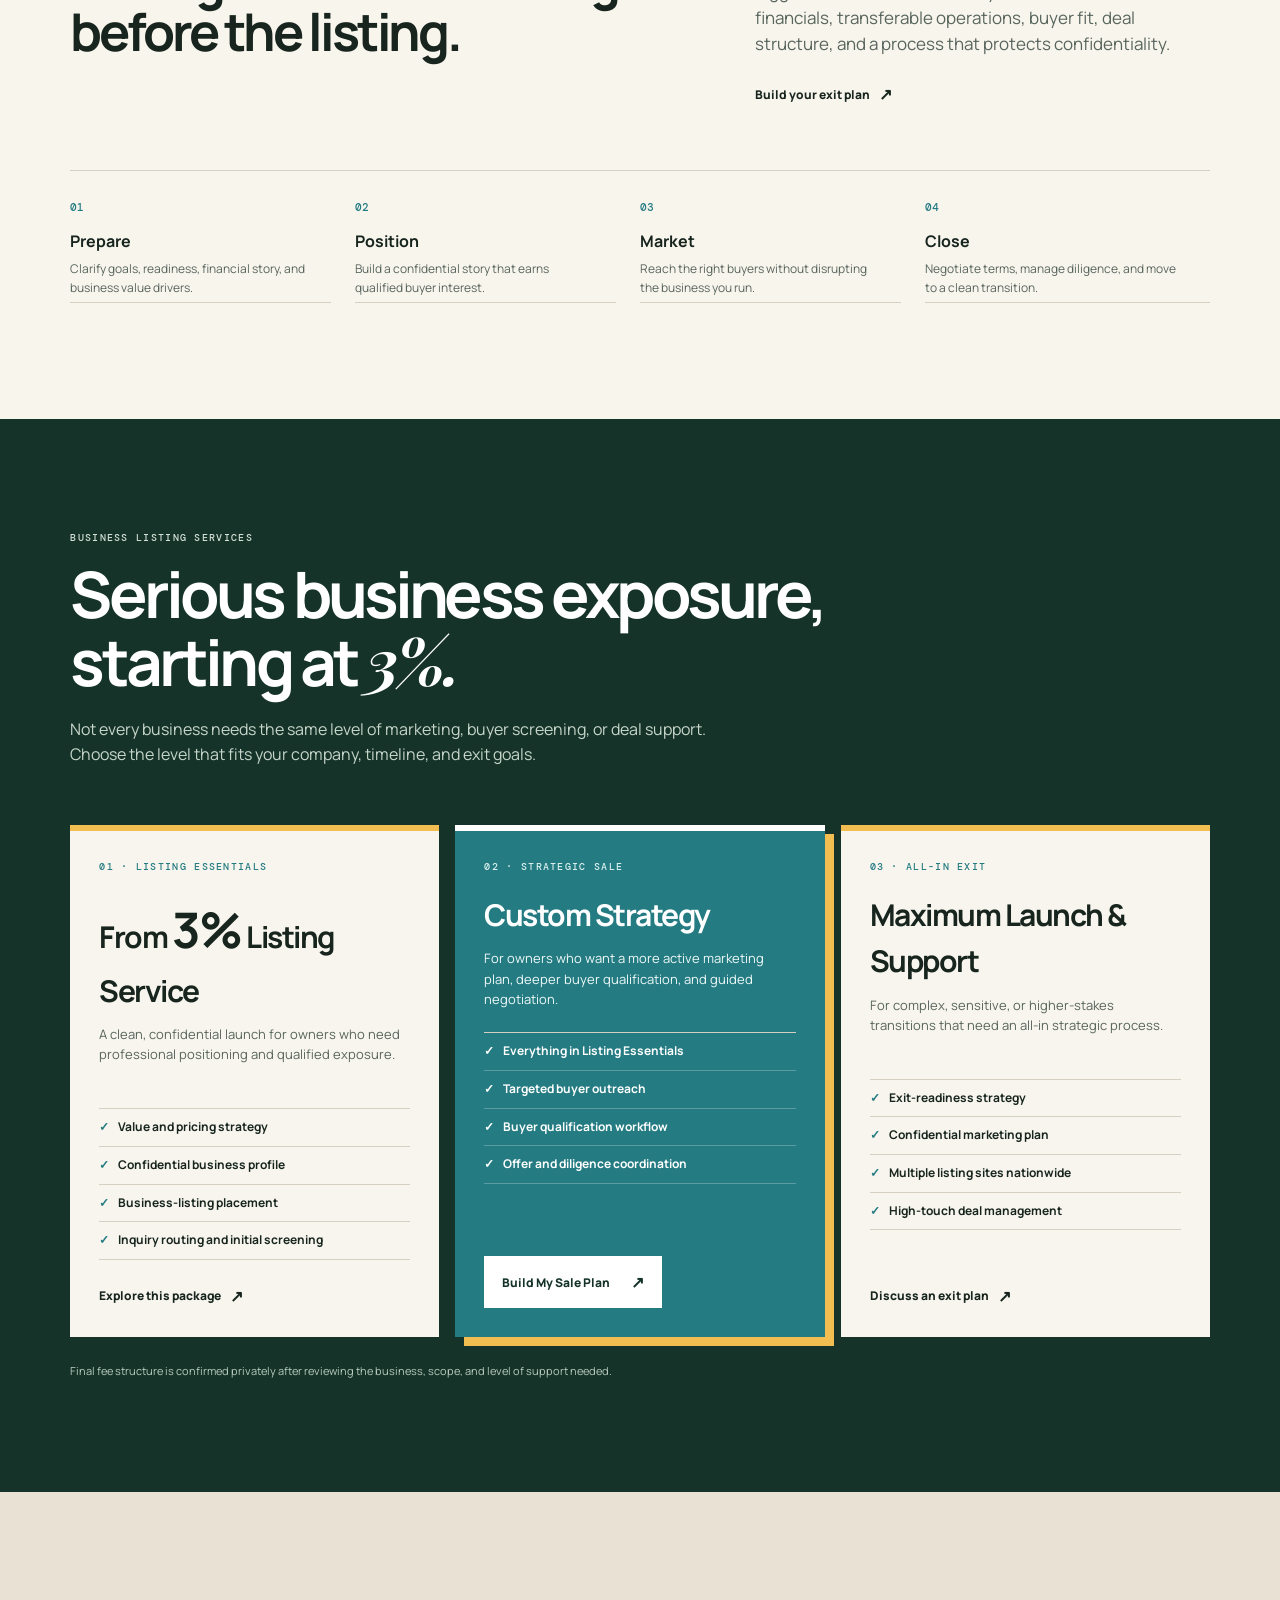
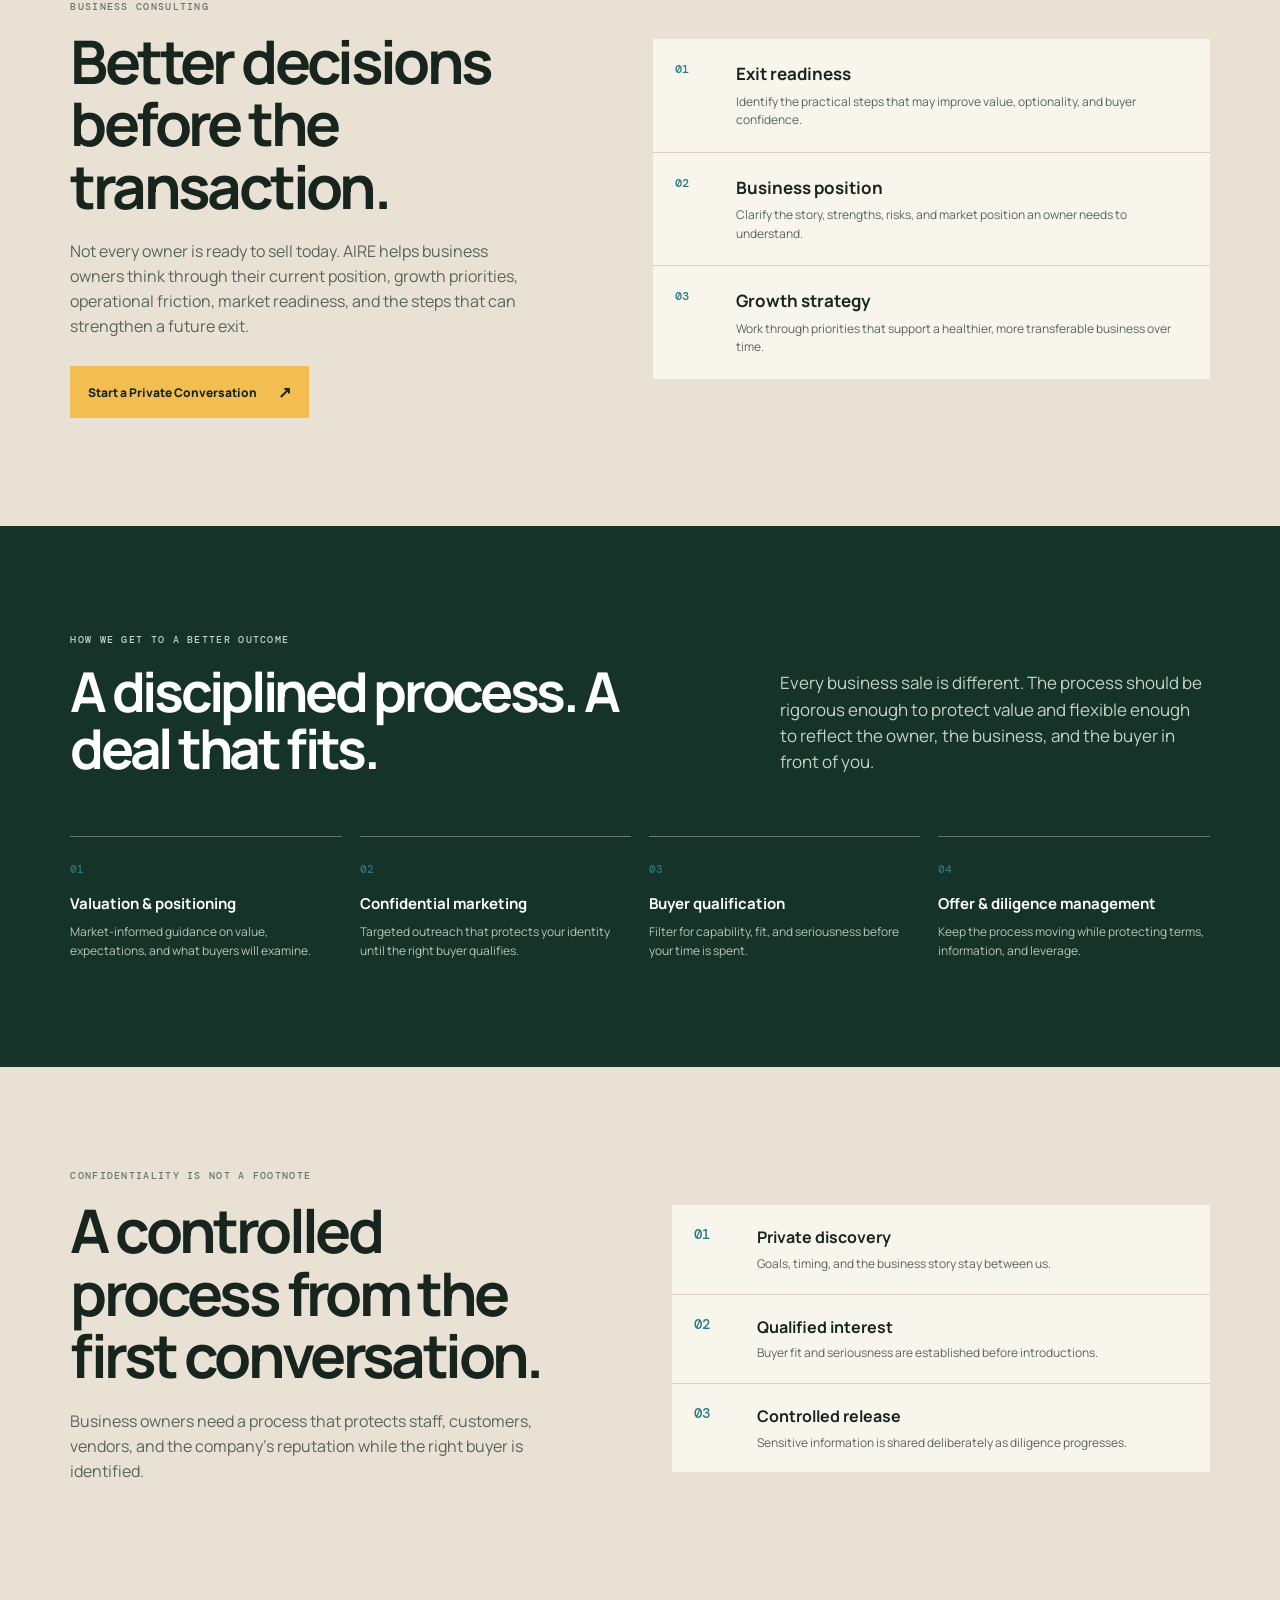
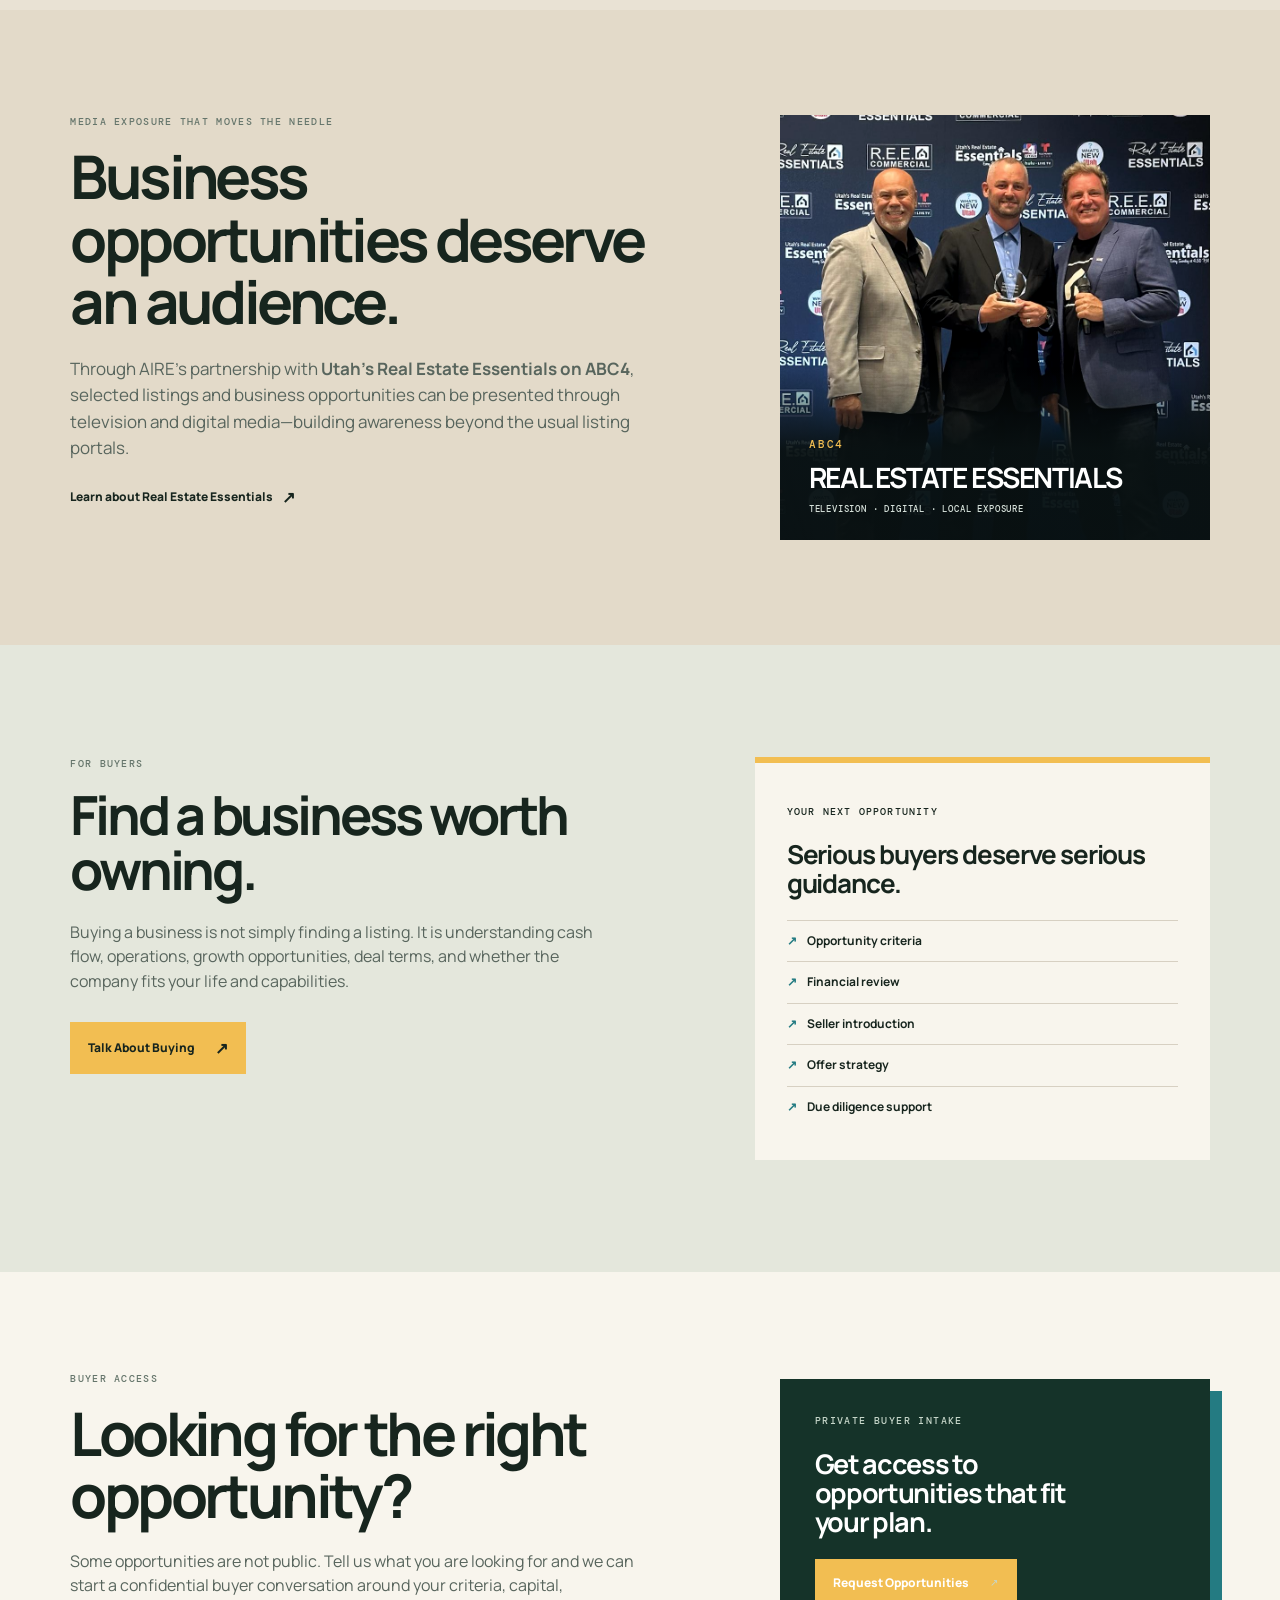
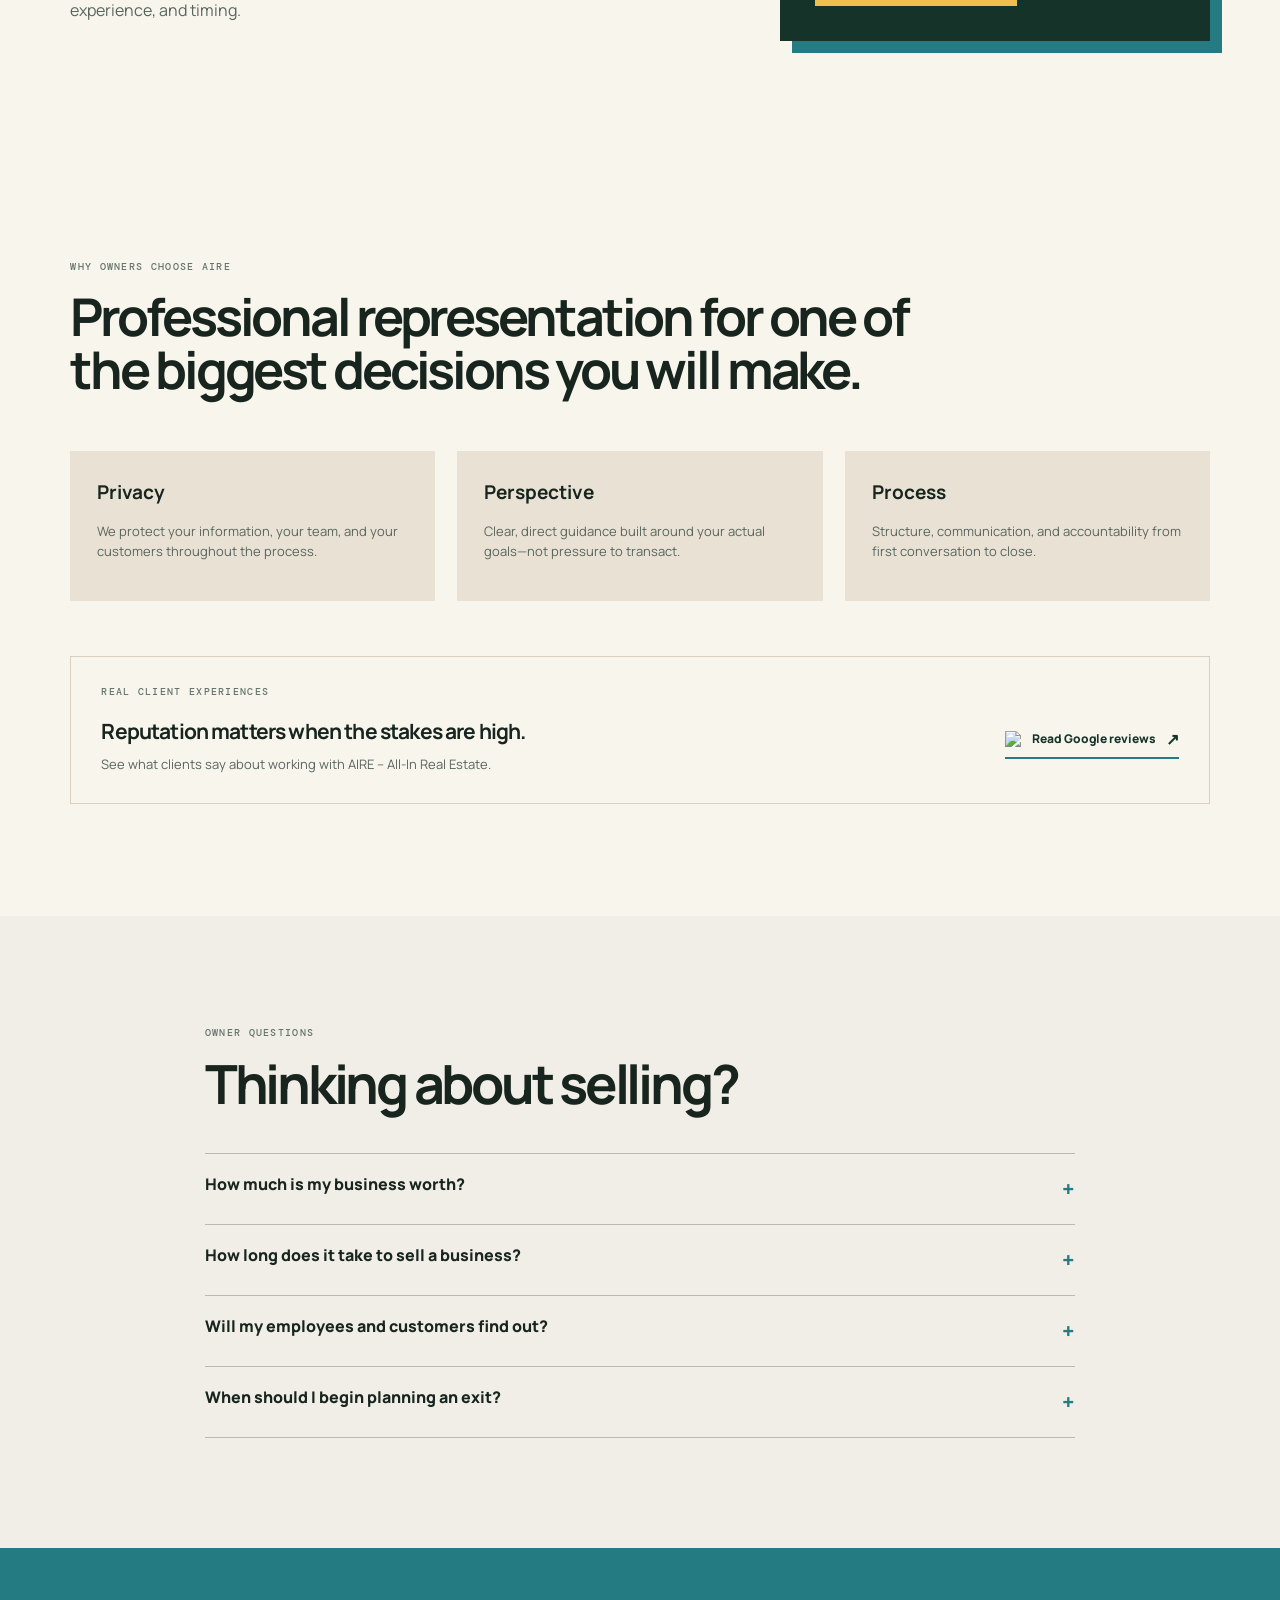
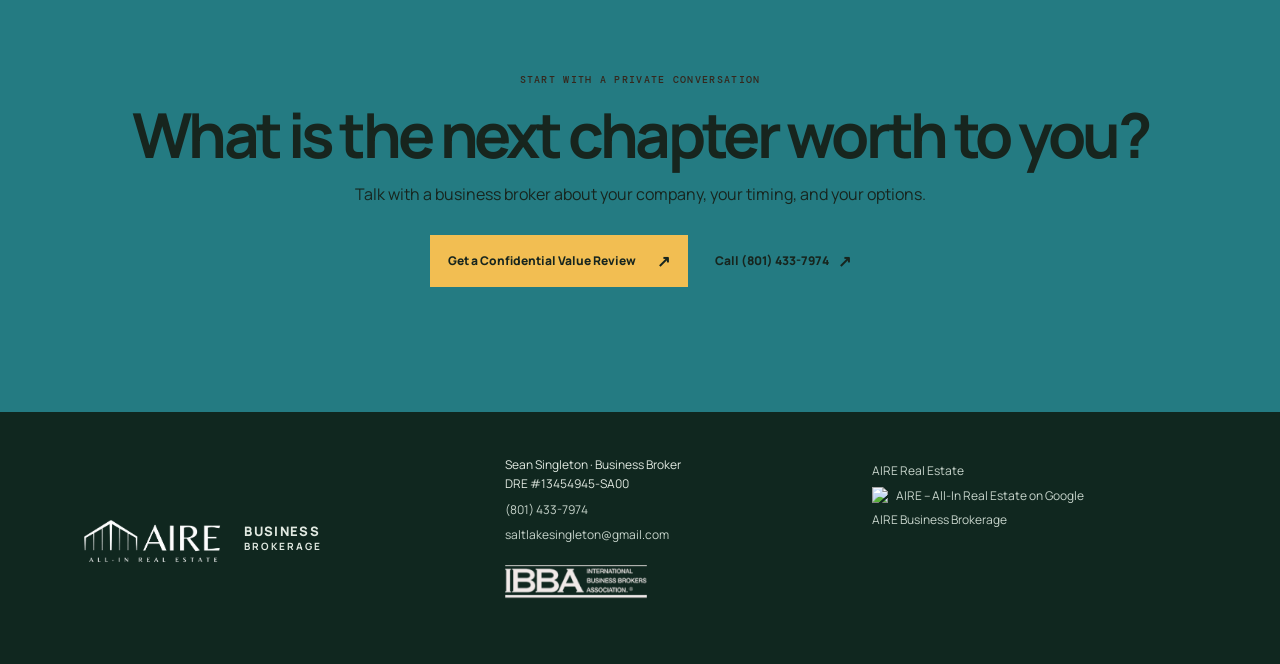
==== commit cb422f0f: "Add Sean DRE license to footer" ====
--- a/index.html
+++ b/index.html
@@ -74,6 +74,6 @@
       <section class="cta"><p class="eyebrow">START WITH A PRIVATE CONVERSATION</p><h2>What is the next chapter worth to you?</h2><p>Talk with a business broker about your company, your timing, and your options.</p><div><a class="button" href="#valuation">Get a Confidential Value Review <span>↗</span></a><a class="text-link" href="tel:+18014337974">Call (801) 433-7974 <span>↗</span></a></div></section>
     </main>
     <div class="mobile-cta"><a href="tel:+18014337974">Call Sean</a><a href="#valuation">Private Value Review <span>↗</span></a></div>
-    <footer><div class="footer-brand"><div class="brand"><img src="assets/aire-logo-transparent-v2.png" alt="AIRE" /><span>BUSINESS<br><b>BROKERAGE</b></span></div></div><div class="footer-contact"><p>Sean Singleton · Business Broker</p><a href="tel:+18014337974">(801) 433-7974</a><a href="mailto:saltlakesingleton@gmail.com">saltlakesingleton@gmail.com</a><a class="ibba-badge" href="https://www.ibba.org/" target="_blank" rel="noreferrer"><img src="assets/ibba-logo-white.png" alt="International Business Brokers Association" /></a></div><div><a href="https://www.aireutah.com" target="_blank" rel="noreferrer">AIRE Real Estate</a><a class="footer-google" href="https://share.google/m3HY1bOUKurTxaSVp" target="_blank" rel="noreferrer"><img src="https://www.google.com/favicon.ico" alt="Google" />AIRE – All-In Real Estate on Google</a><a href="#top">AIRE Business Brokerage</a></div></footer>
+    <footer><div class="footer-brand"><div class="brand"><img src="assets/aire-logo-transparent-v2.png" alt="AIRE" /><span>BUSINESS<br><b>BROKERAGE</b></span></div></div><div class="footer-contact"><p>Sean Singleton · Business Broker<br /><span class="license">DRE #13454945-SA00</span></p><a href="tel:+18014337974">(801) 433-7974</a><a href="mailto:saltlakesingleton@gmail.com">saltlakesingleton@gmail.com</a><a class="ibba-badge" href="https://www.ibba.org/" target="_blank" rel="noreferrer"><img src="assets/ibba-logo-white.png" alt="International Business Brokers Association" /></a></div><div><a href="https://www.aireutah.com" target="_blank" rel="noreferrer">AIRE Real Estate</a><a class="footer-google" href="https://share.google/m3HY1bOUKurTxaSVp" target="_blank" rel="noreferrer"><img src="https://www.google.com/favicon.ico" alt="Google" />AIRE – All-In Real Estate on Google</a><a href="#top">AIRE Business Brokerage</a></div></footer>
   </body>
 </html>
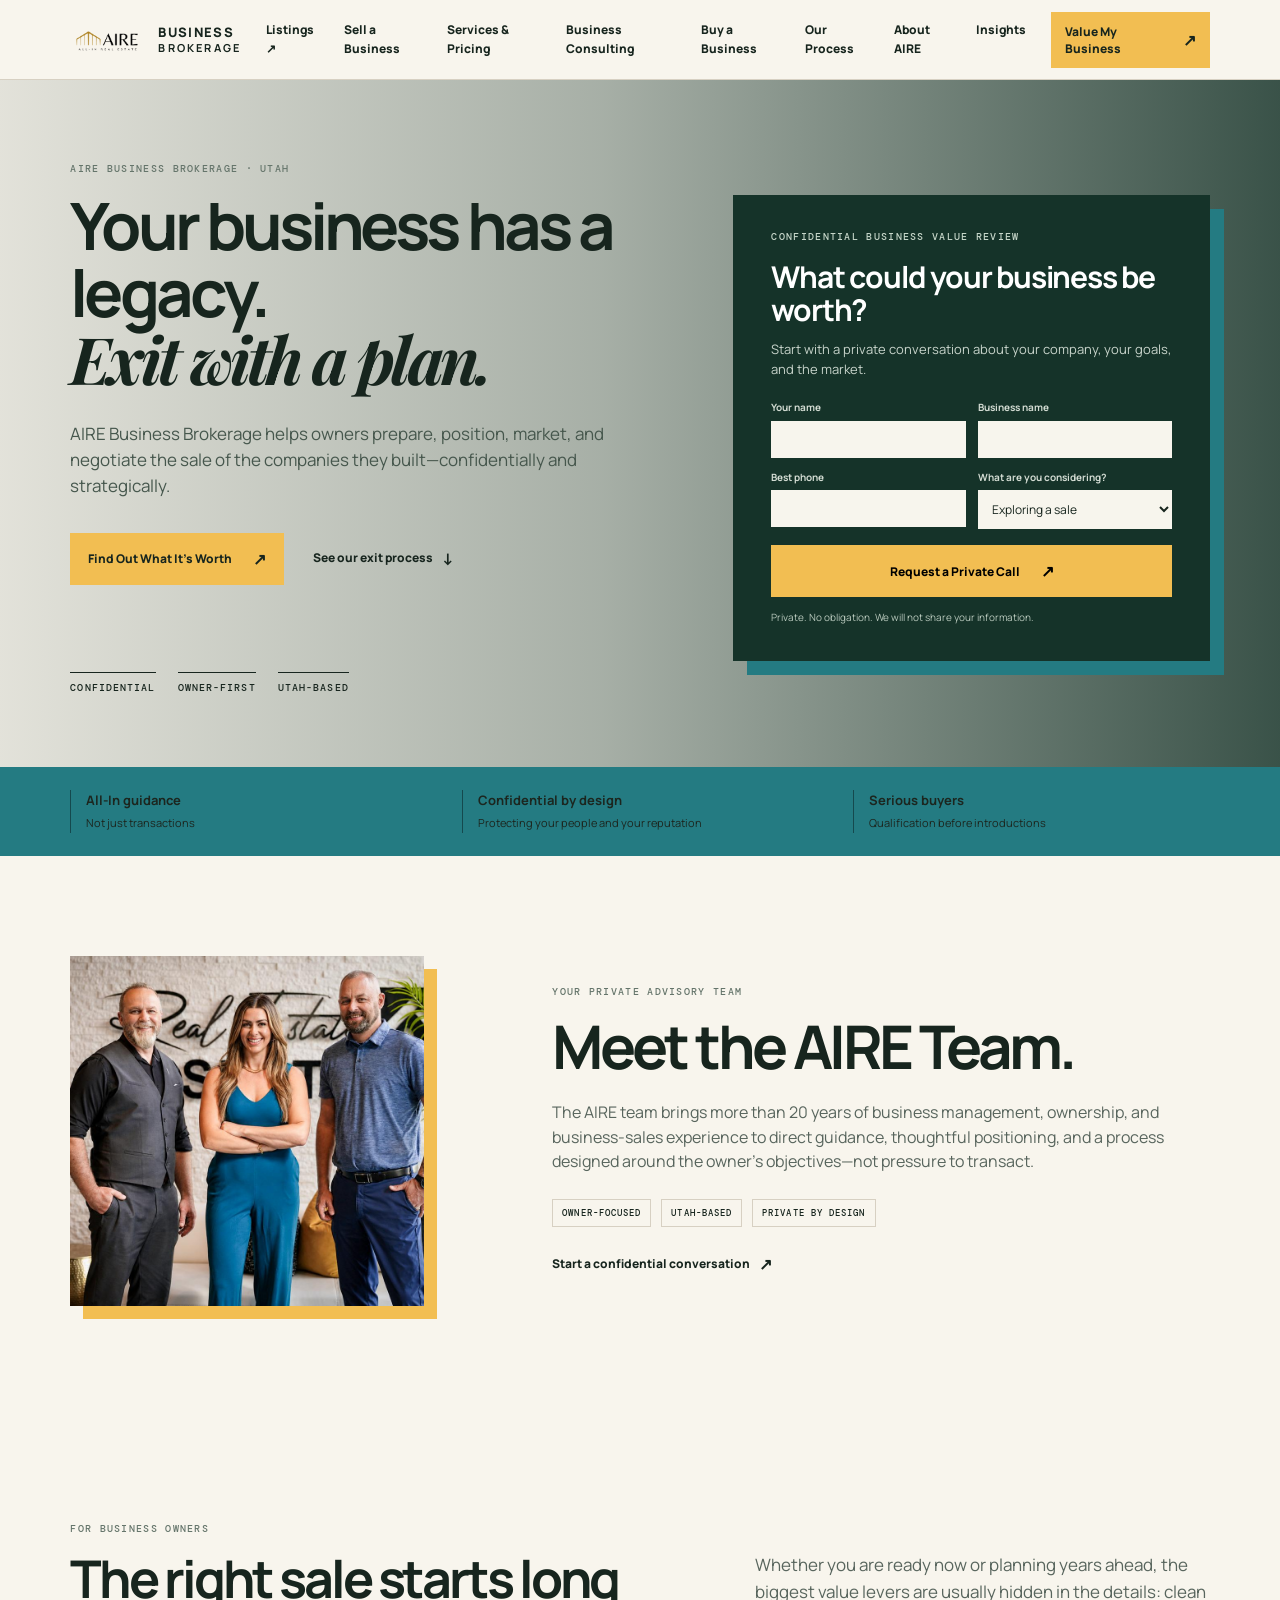
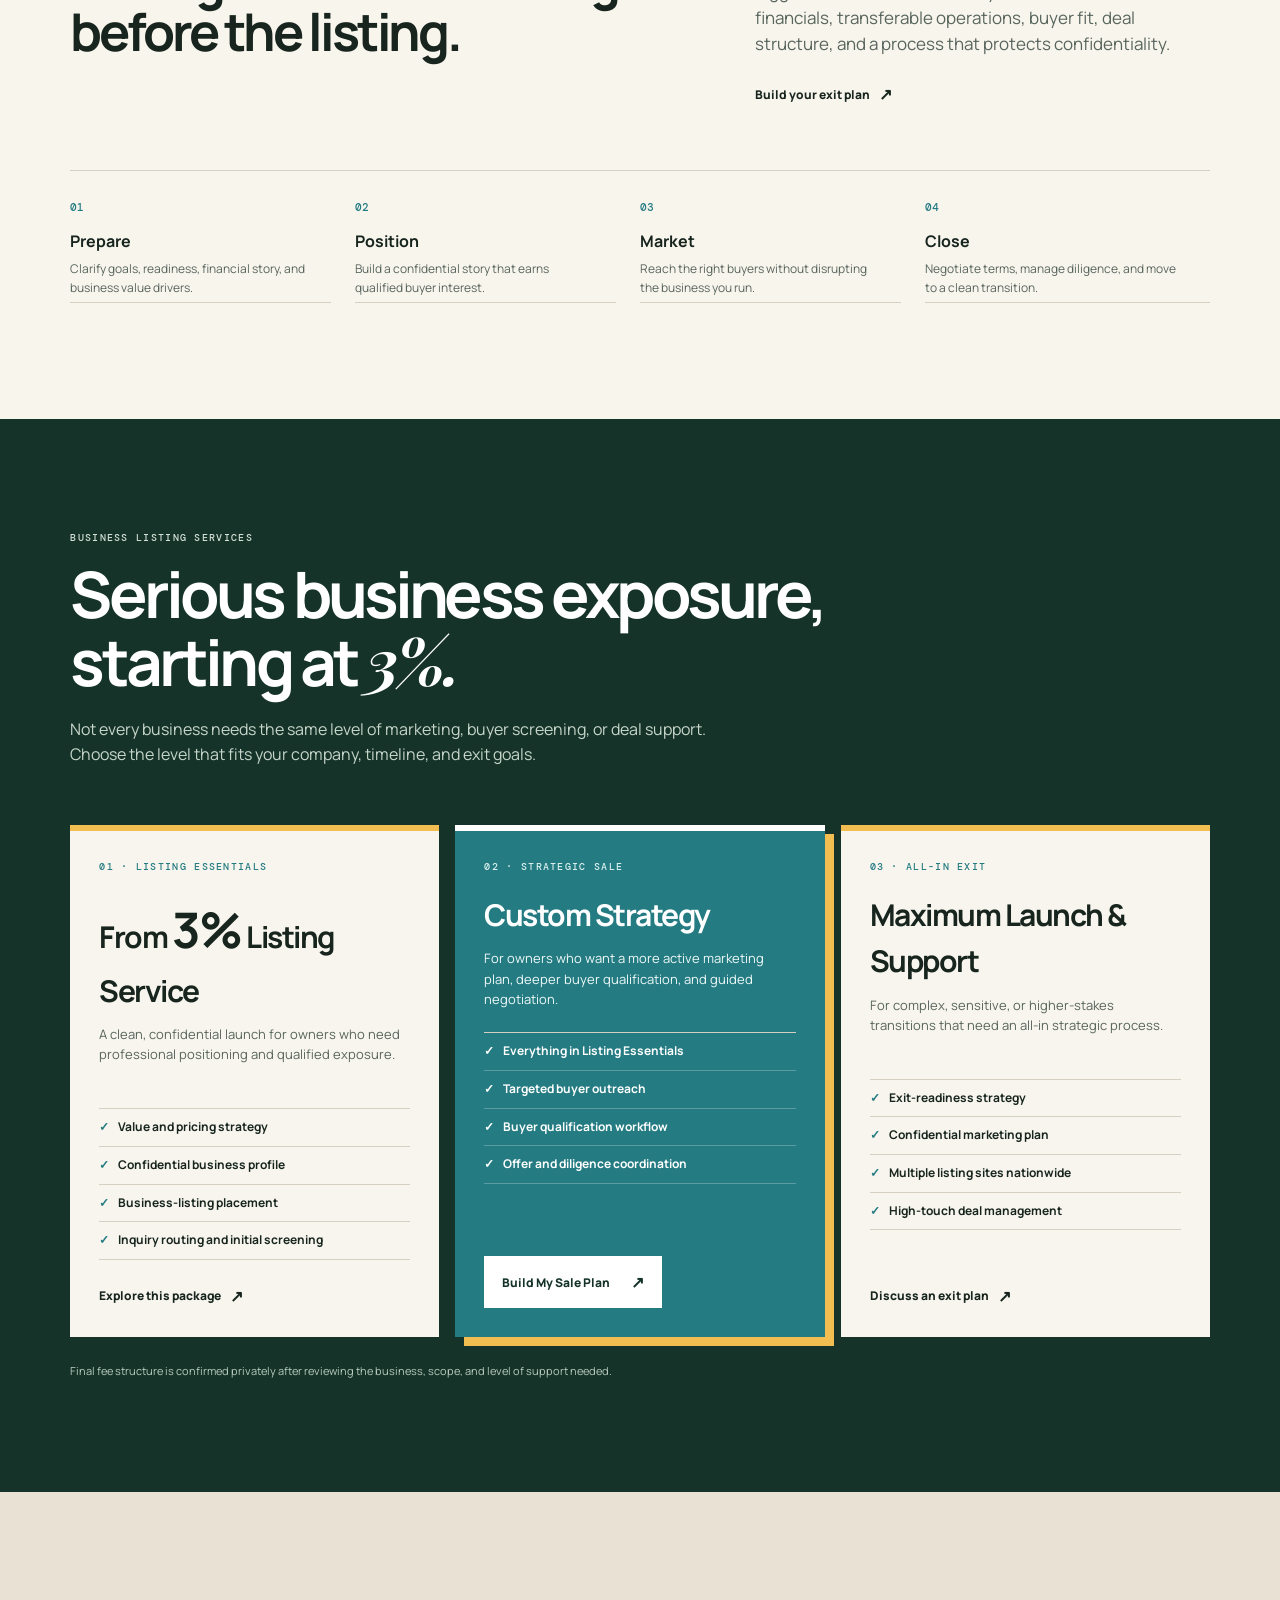
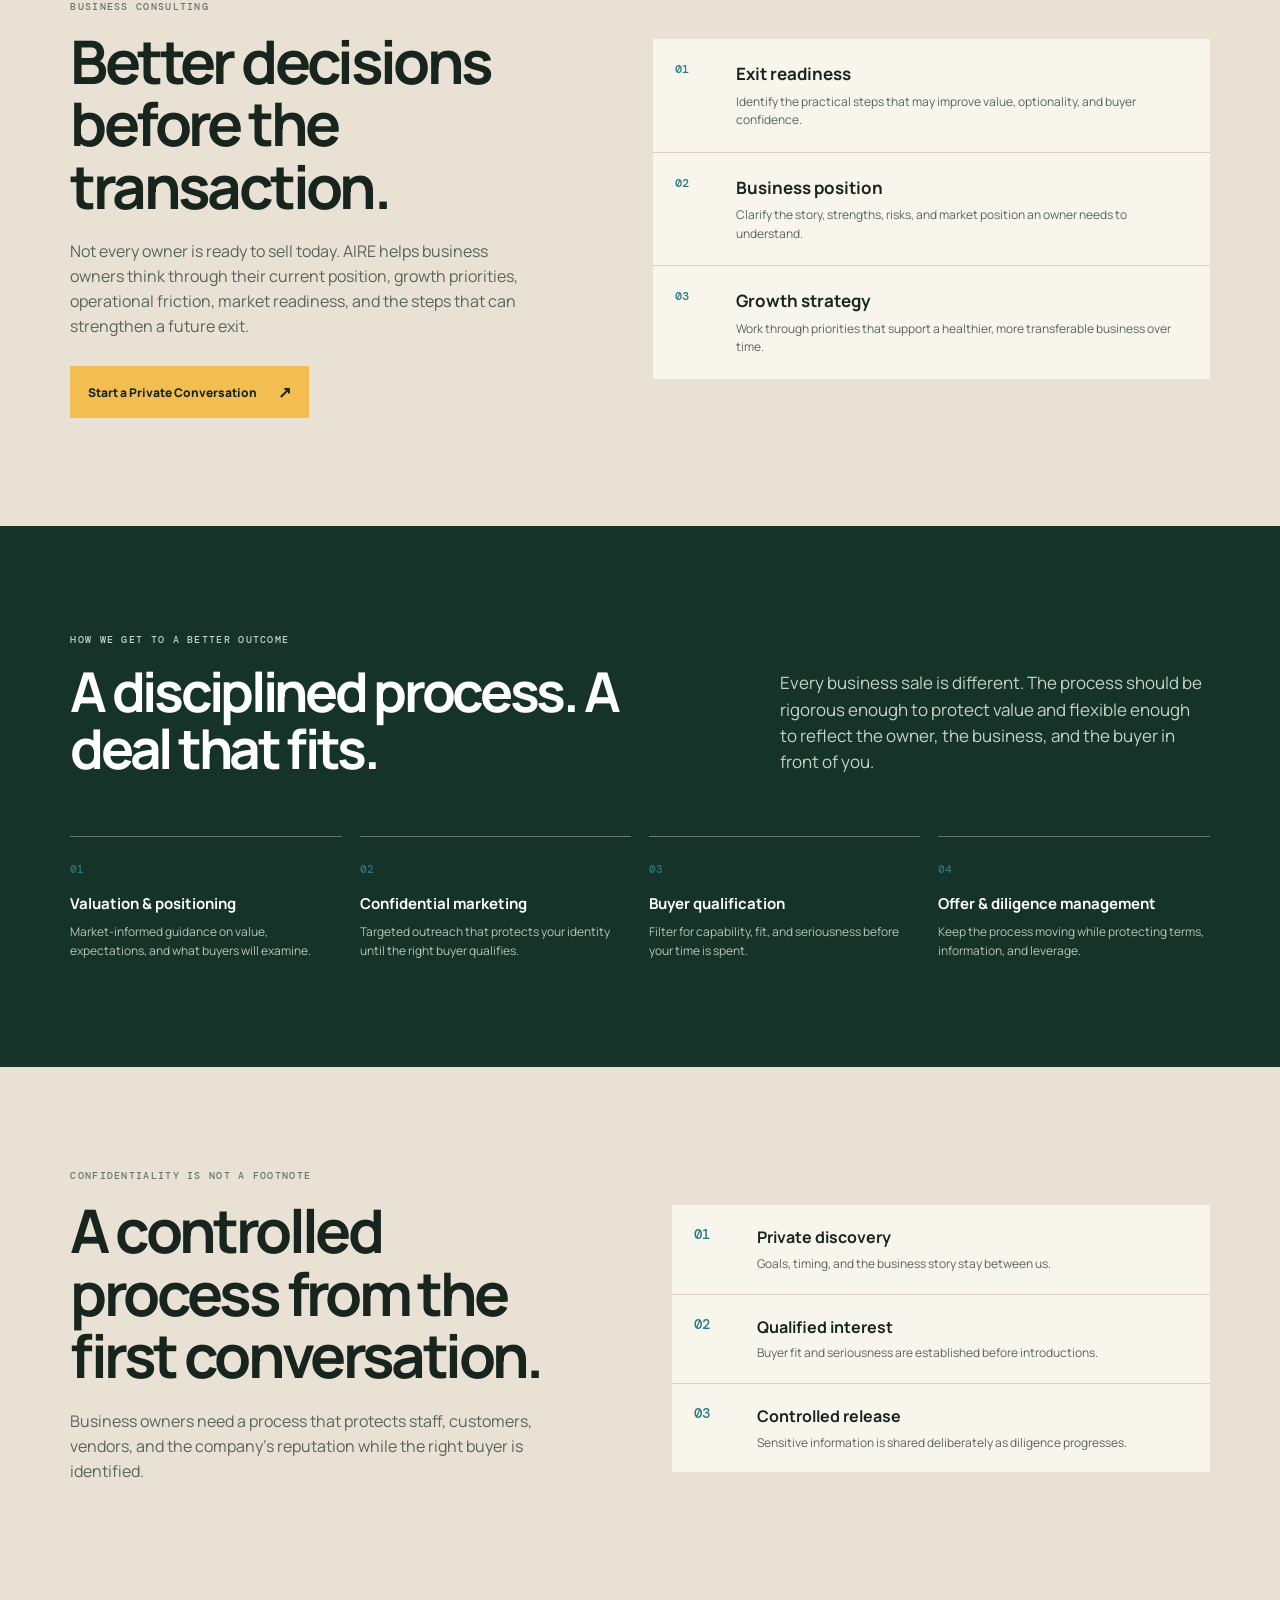
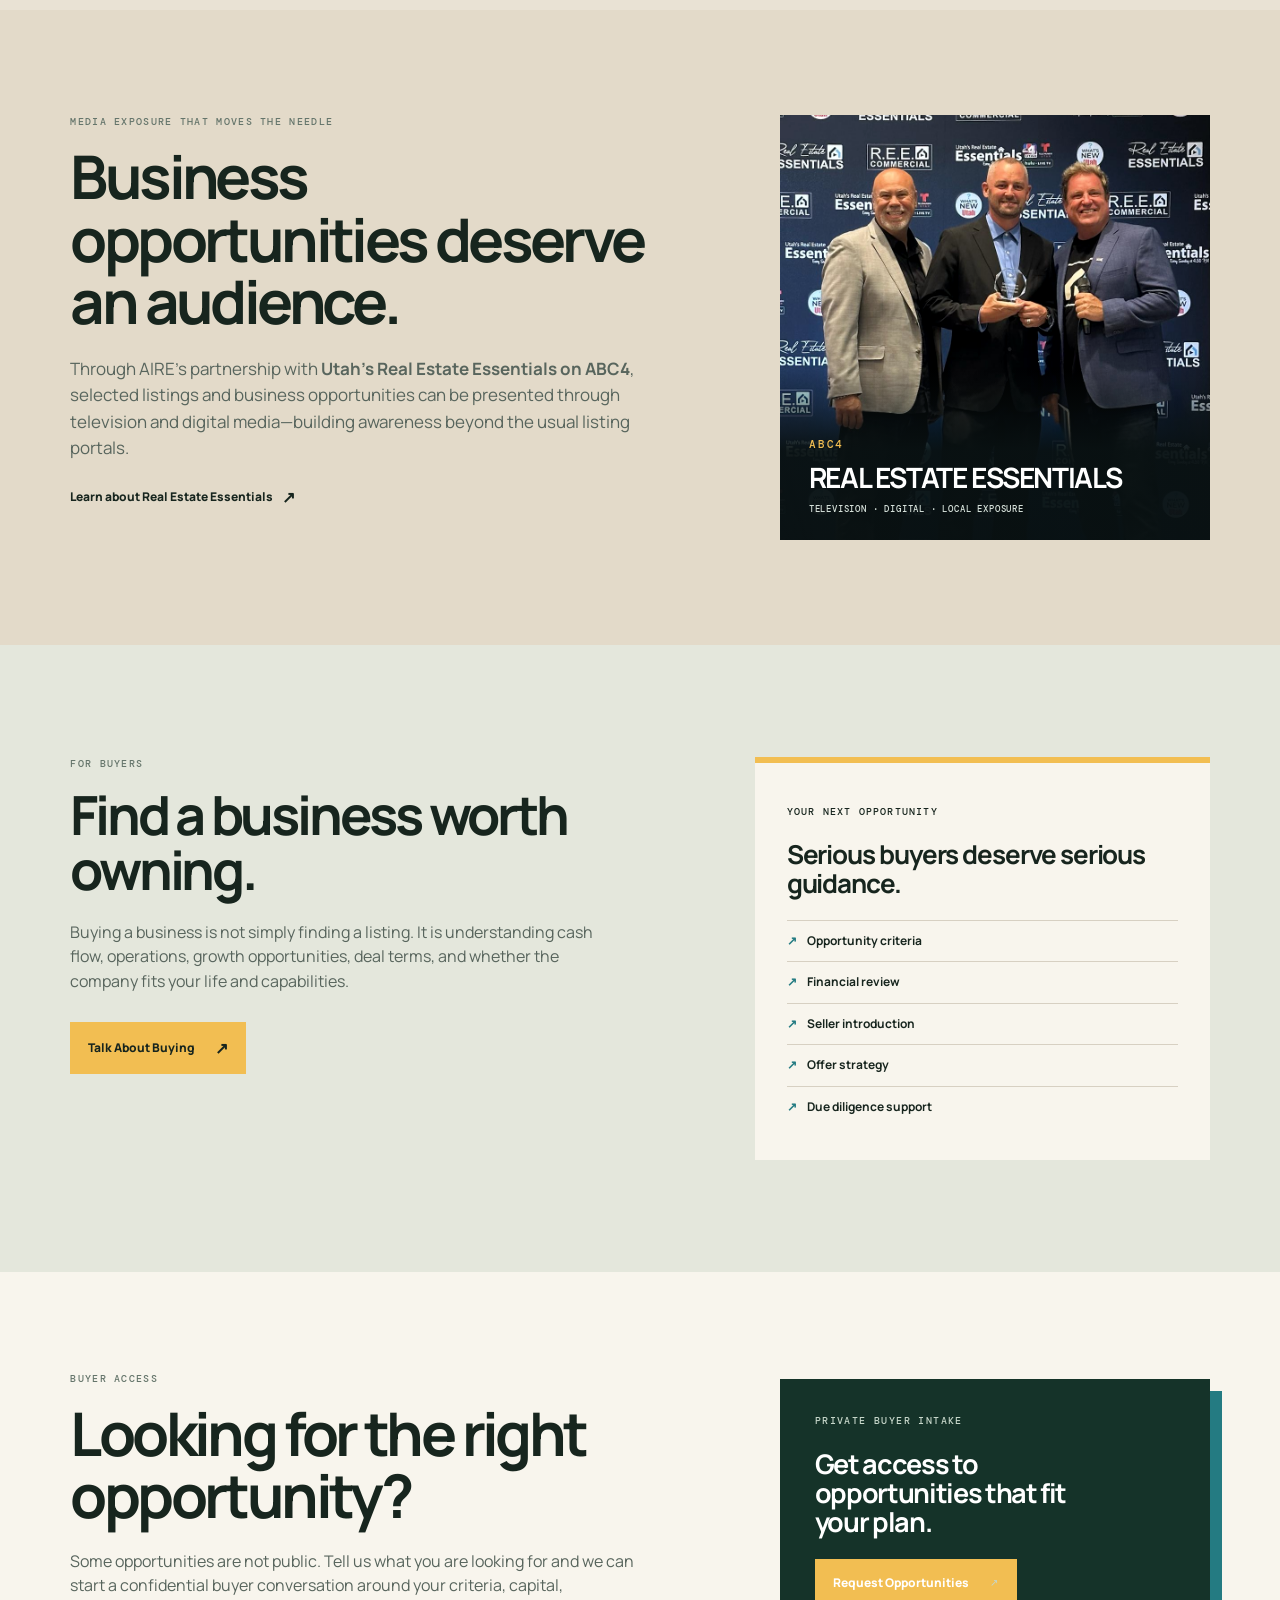
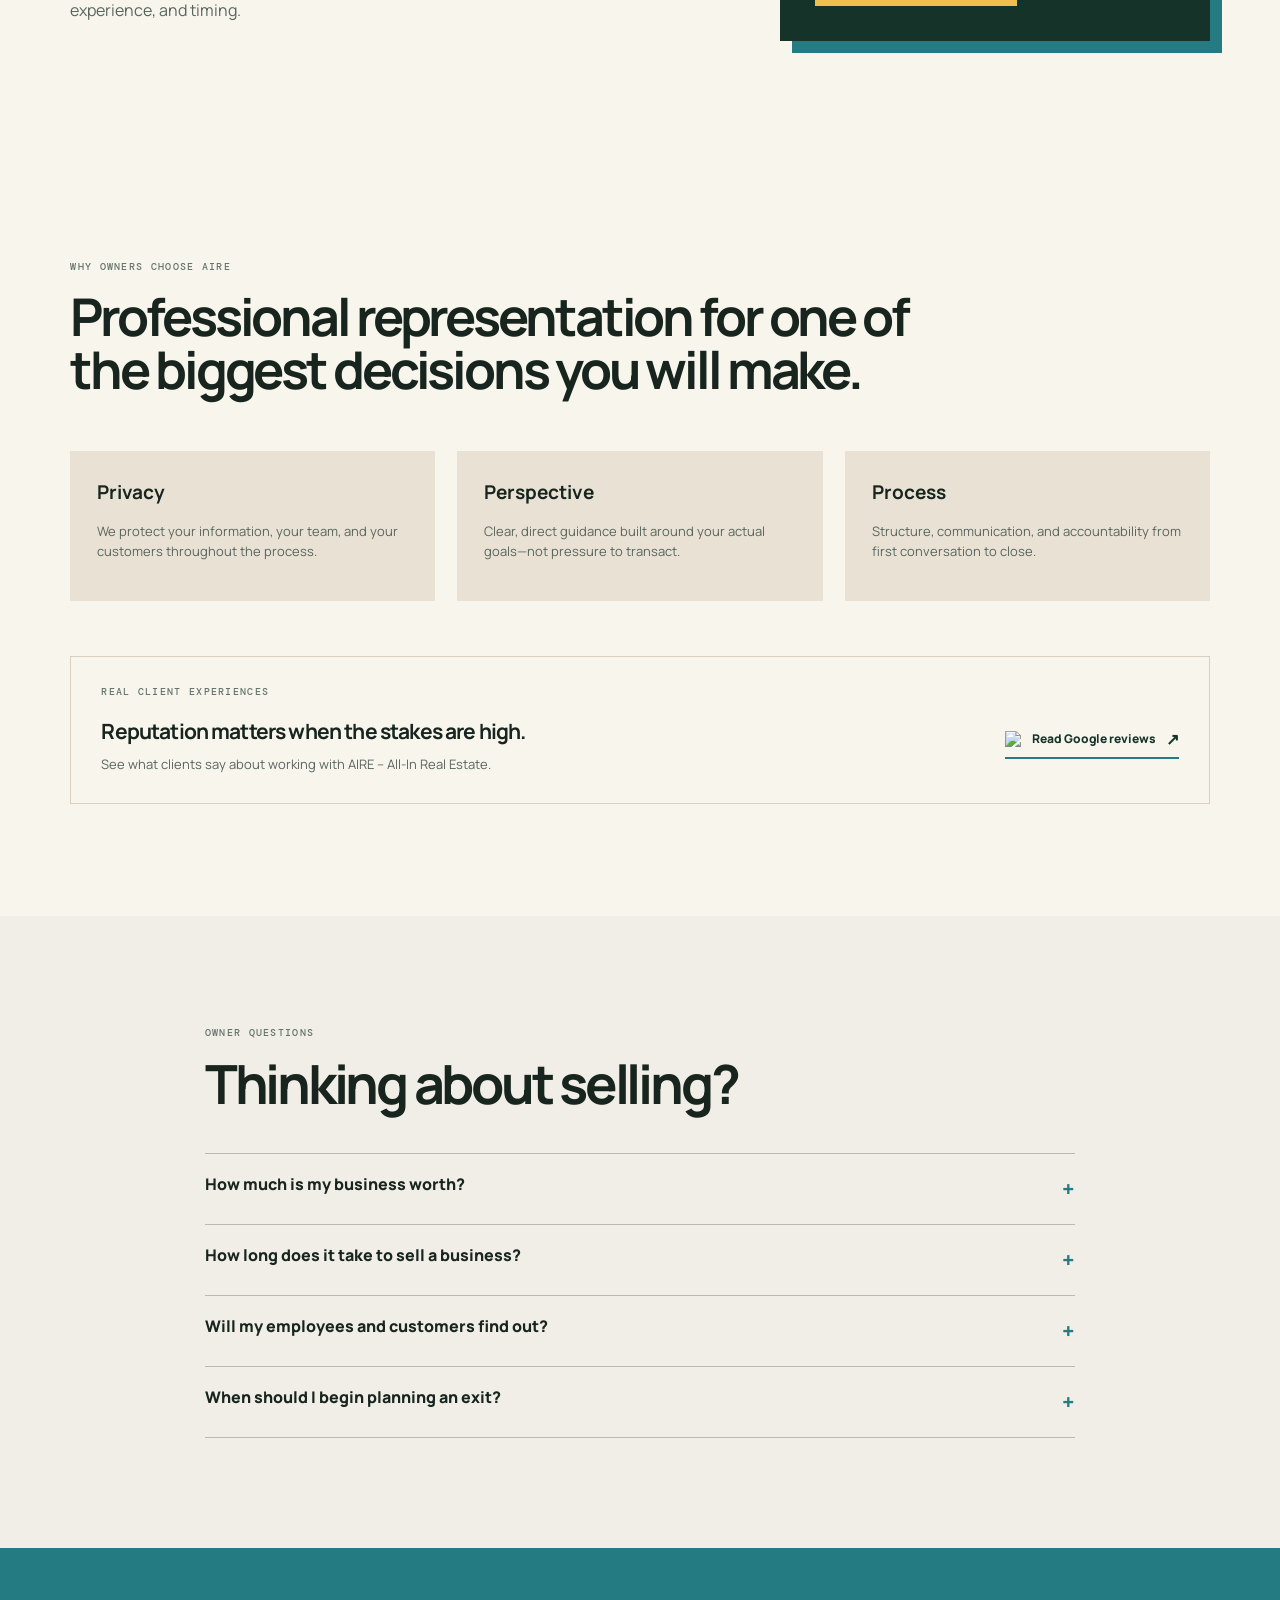
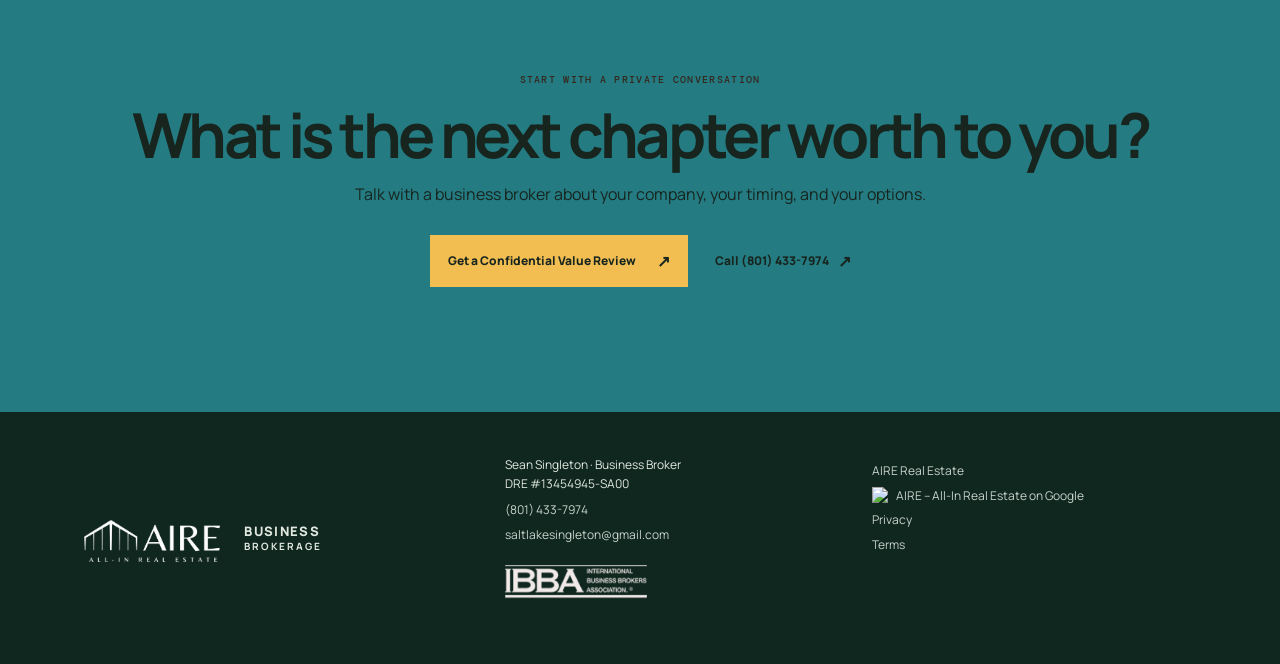
==== commit a619235a: "Add dedicated business brokerage conversion pages" ====
--- a/index.html
+++ b/index.html
@@ -10,7 +10,7 @@
   <body>
     <header class="site-header">
       <a class="brand" href="#top"><img src="assets/aire-logo-transparent-v2.png" alt="AIRE" /><span>BUSINESS<br><b>BROKERAGE</b></span></a>
-      <nav><a href="https://www.bizbuysell.com/" target="_blank" rel="noreferrer">Listings ↗</a><a href="#sell">Sell a Business</a><a href="#packages">Services & Pricing</a><a href="#consulting">Business Consulting</a><a href="#buy">Buy a Business</a><a href="#process">Our Process</a><a href="#about">About AIRE</a><a href="#faq">Insights</a></nav>
+      <nav><a href="https://www.bizbuysell.com/" target="_blank" rel="noreferrer">Listings ↗</a><a href="sell-a-business.html">Sell a Business</a><a href="business-valuation.html">Services & Pricing</a><a href="business-consulting.html">Business Consulting</a><a href="buy-a-business.html">Buy a Business</a><a href="#process">Our Process</a><a href="#about">About AIRE</a><a href="#faq">Insights</a></nav>
       <a href="#valuation" class="button button-small">Value My Business <span>↗</span></a>
     </header>
 
@@ -74,6 +74,6 @@
       <section class="cta"><p class="eyebrow">START WITH A PRIVATE CONVERSATION</p><h2>What is the next chapter worth to you?</h2><p>Talk with a business broker about your company, your timing, and your options.</p><div><a class="button" href="#valuation">Get a Confidential Value Review <span>↗</span></a><a class="text-link" href="tel:+18014337974">Call (801) 433-7974 <span>↗</span></a></div></section>
     </main>
     <div class="mobile-cta"><a href="tel:+18014337974">Call Sean</a><a href="#valuation">Private Value Review <span>↗</span></a></div>
-    <footer><div class="footer-brand"><div class="brand"><img src="assets/aire-logo-transparent-v2.png" alt="AIRE" /><span>BUSINESS<br><b>BROKERAGE</b></span></div></div><div class="footer-contact"><p>Sean Singleton · Business Broker<br /><span class="license">DRE #13454945-SA00</span></p><a href="tel:+18014337974">(801) 433-7974</a><a href="mailto:saltlakesingleton@gmail.com">saltlakesingleton@gmail.com</a><a class="ibba-badge" href="https://www.ibba.org/" target="_blank" rel="noreferrer"><img src="assets/ibba-logo-white.png" alt="International Business Brokers Association" /></a></div><div><a href="https://www.aireutah.com" target="_blank" rel="noreferrer">AIRE Real Estate</a><a class="footer-google" href="https://share.google/m3HY1bOUKurTxaSVp" target="_blank" rel="noreferrer"><img src="https://www.google.com/favicon.ico" alt="Google" />AIRE – All-In Real Estate on Google</a><a href="#top">AIRE Business Brokerage</a></div></footer>
+    <footer><div class="footer-brand"><div class="brand"><img src="assets/aire-logo-transparent-v2.png" alt="AIRE" /><span>BUSINESS<br><b>BROKERAGE</b></span></div></div><div class="footer-contact"><p>Sean Singleton · Business Broker<br /><span class="license">DRE #13454945-SA00</span></p><a href="tel:+18014337974">(801) 433-7974</a><a href="mailto:saltlakesingleton@gmail.com">saltlakesingleton@gmail.com</a><a class="ibba-badge" href="https://www.ibba.org/" target="_blank" rel="noreferrer"><img src="assets/ibba-logo-white.png" alt="International Business Brokers Association" /></a></div><div><a href="https://www.aireutah.com" target="_blank" rel="noreferrer">AIRE Real Estate</a><a class="footer-google" href="https://share.google/m3HY1bOUKurTxaSVp" target="_blank" rel="noreferrer"><img src="https://www.google.com/favicon.ico" alt="Google" />AIRE – All-In Real Estate on Google</a><a href="privacy.html">Privacy</a><a href="terms.html">Terms</a></div></footer>
   </body>
 </html>
--- a/styles.css
+++ b/styles.css
@@ -73,3 +73,7 @@
 .consulting-section{padding:108px 5.5vw;display:grid;grid-template-columns:.9fr 1.1fr;gap:10vw;align-items:center;background:var(--sand)}
 .consulting-section h2{font-size:clamp(41px,4.7vw,62px);line-height:1.04;letter-spacing:-.06em;margin:0}.consulting-section>div>p:not(.eyebrow){font-size:16px;color:var(--muted);margin:22px 0 28px;max-width:580px}.consulting-grid{display:grid;gap:1px;background:var(--line)}.consulting-grid article{background:var(--cream);padding:22px;display:grid;grid-template-columns:47px 1fr;column-gap:14px}.consulting-grid span{grid-row:1/3;font:500 12px 'DM Mono',monospace;color:var(--orange)}.consulting-grid h3{margin:0;font-size:17px}.consulting-grid p{grid-column:2;margin:5px 0 0;font-size:12px;color:var(--muted)}
 @media(max-width:850px){.consulting-section{grid-template-columns:1fr;gap:38px;padding:75px 5vw}}
+
+/* Dedicated conversion pages */
+.conversion-page{background:var(--cream)}.page-hero{padding:108px 14vw 80px;background:linear-gradient(120deg,#f9f5ed,#e7e8d7)}.page-hero h1,.legal-page h1{font-size:clamp(46px,6vw,78px);letter-spacing:-.07em;line-height:1.01;margin:0}.page-hero h1 em{font-family:'Playfair Display',Georgia,serif}.page-hero>p:not(.eyebrow){max-width:720px;margin:25px 0 29px;font-size:17px;color:var(--muted)}.page-grid{padding:78px 14vw;display:grid;grid-template-columns:repeat(3,1fr);gap:18px;background:var(--sand)}.page-grid article{padding:25px;background:var(--cream);border-top:5px solid var(--gold)}.page-grid span{font:500 11px 'DM Mono',monospace;color:var(--orange)}.page-grid h2{font-size:21px;letter-spacing:-.04em;margin:14px 0 9px}.page-grid p{font-size:13px;color:var(--muted);margin:0}.form-panel{padding:84px 14vw;display:grid;grid-template-columns:1fr 1fr;gap:8vw;background:var(--deep);color:#fff}.form-panel h2{font-size:42px;letter-spacing:-.06em;line-height:1.05;margin:0}.form-panel>div>p:not(.eyebrow){color:#c9d6cd;font-size:15px}.form-panel .eyebrow{color:#d3e0d6}.form-panel form{display:grid;grid-template-columns:1fr 1fr;gap:12px}.form-panel label{font-size:10px;font-weight:700;color:#d2dbd2}.form-panel input,.form-panel select{width:100%;display:block;margin-top:5px;border:0;padding:11px;background:#f7f5ed;color:var(--ink);font:12px Manrope}.form-panel button,.form-panel small{grid-column:1/-1}.form-panel small{color:#c5d2c8;font-size:10px}.legal-page{max-width:880px;padding:100px 8vw;margin:auto}.legal-page>p{font-size:16px;color:var(--muted);max-width:720px}.legal-page h2{font-size:22px;margin:35px 0 8px}.legal-page a{color:var(--orange);font-weight:800}.legal-note{margin-top:50px;font-size:11px!important;color:#7b766d!important}
+@media(max-width:850px){.page-hero{padding:75px 5vw 62px}.page-grid{padding:60px 5vw;grid-template-columns:1fr}.form-panel{padding:65px 5vw;grid-template-columns:1fr;gap:35px}.form-panel form{grid-template-columns:1fr}.legal-page{padding:75px 5vw}.page-hero h1,.legal-page h1{font-size:45px}}
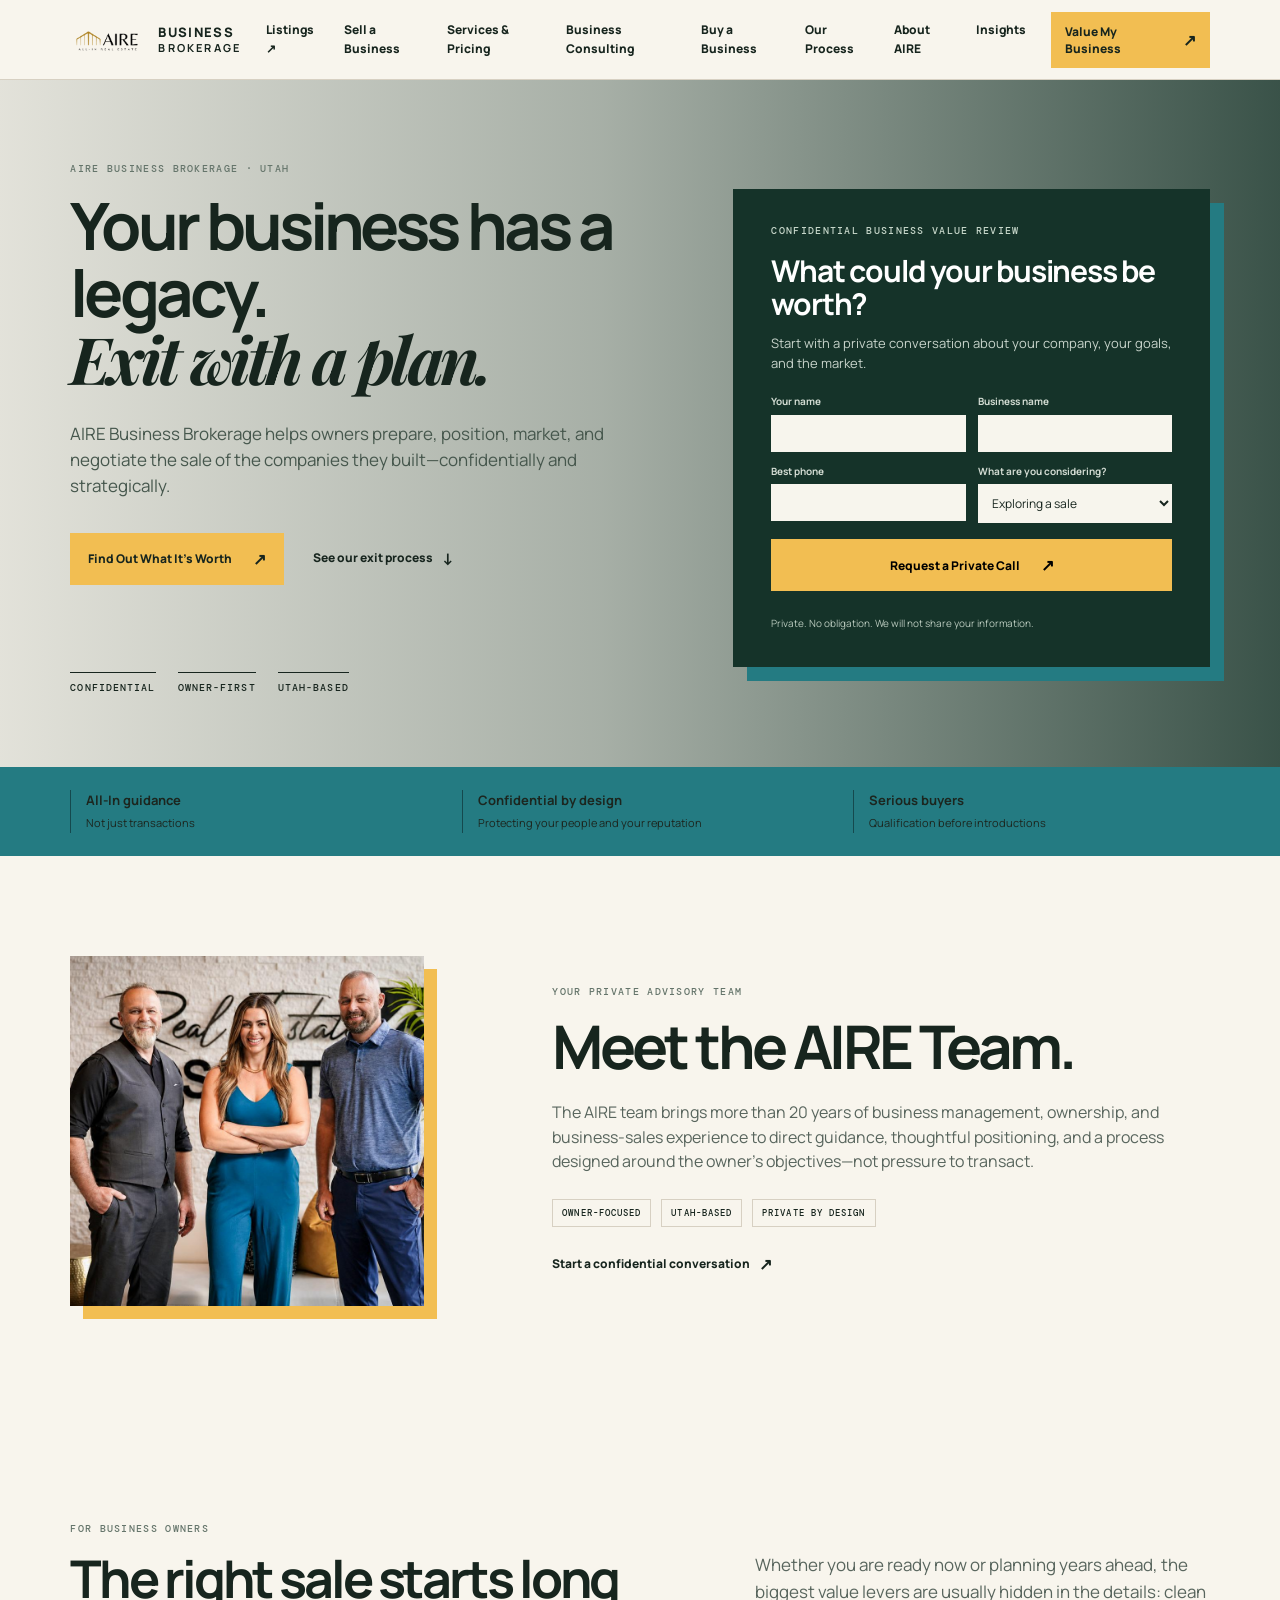
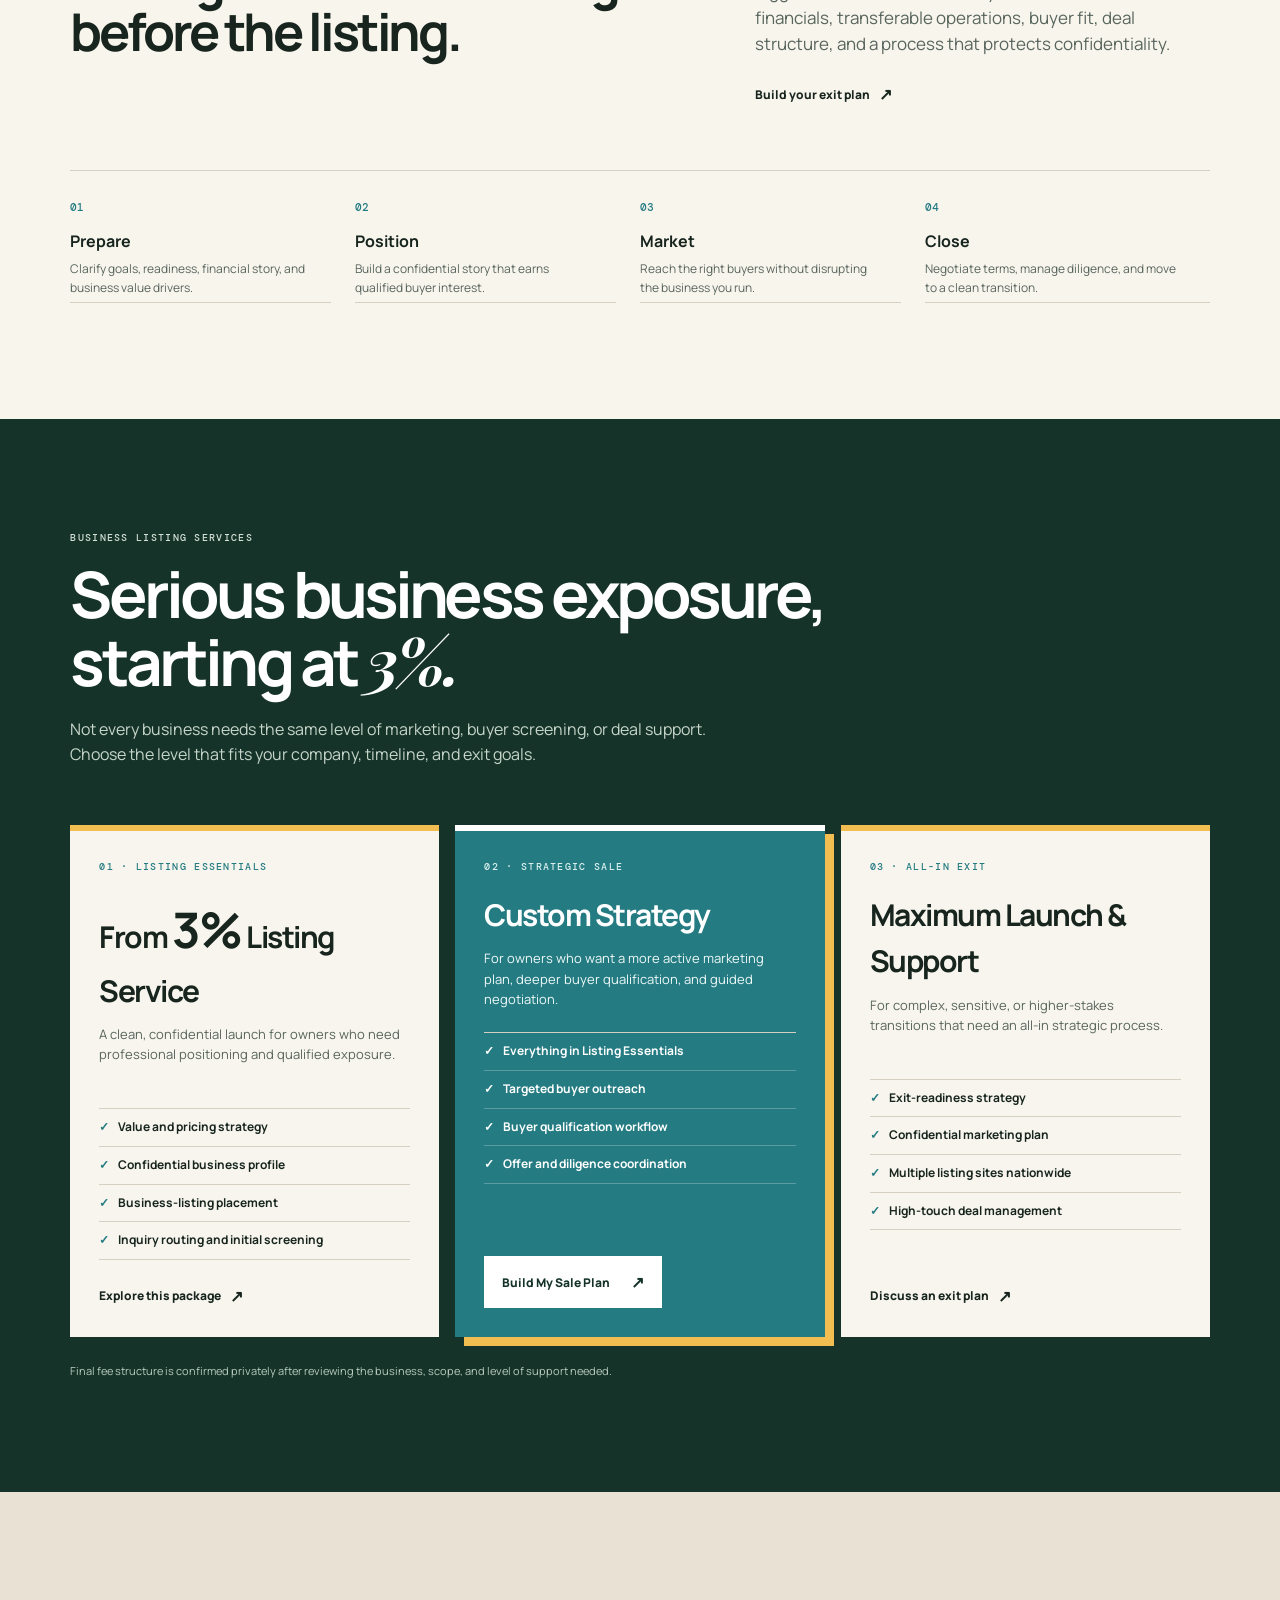
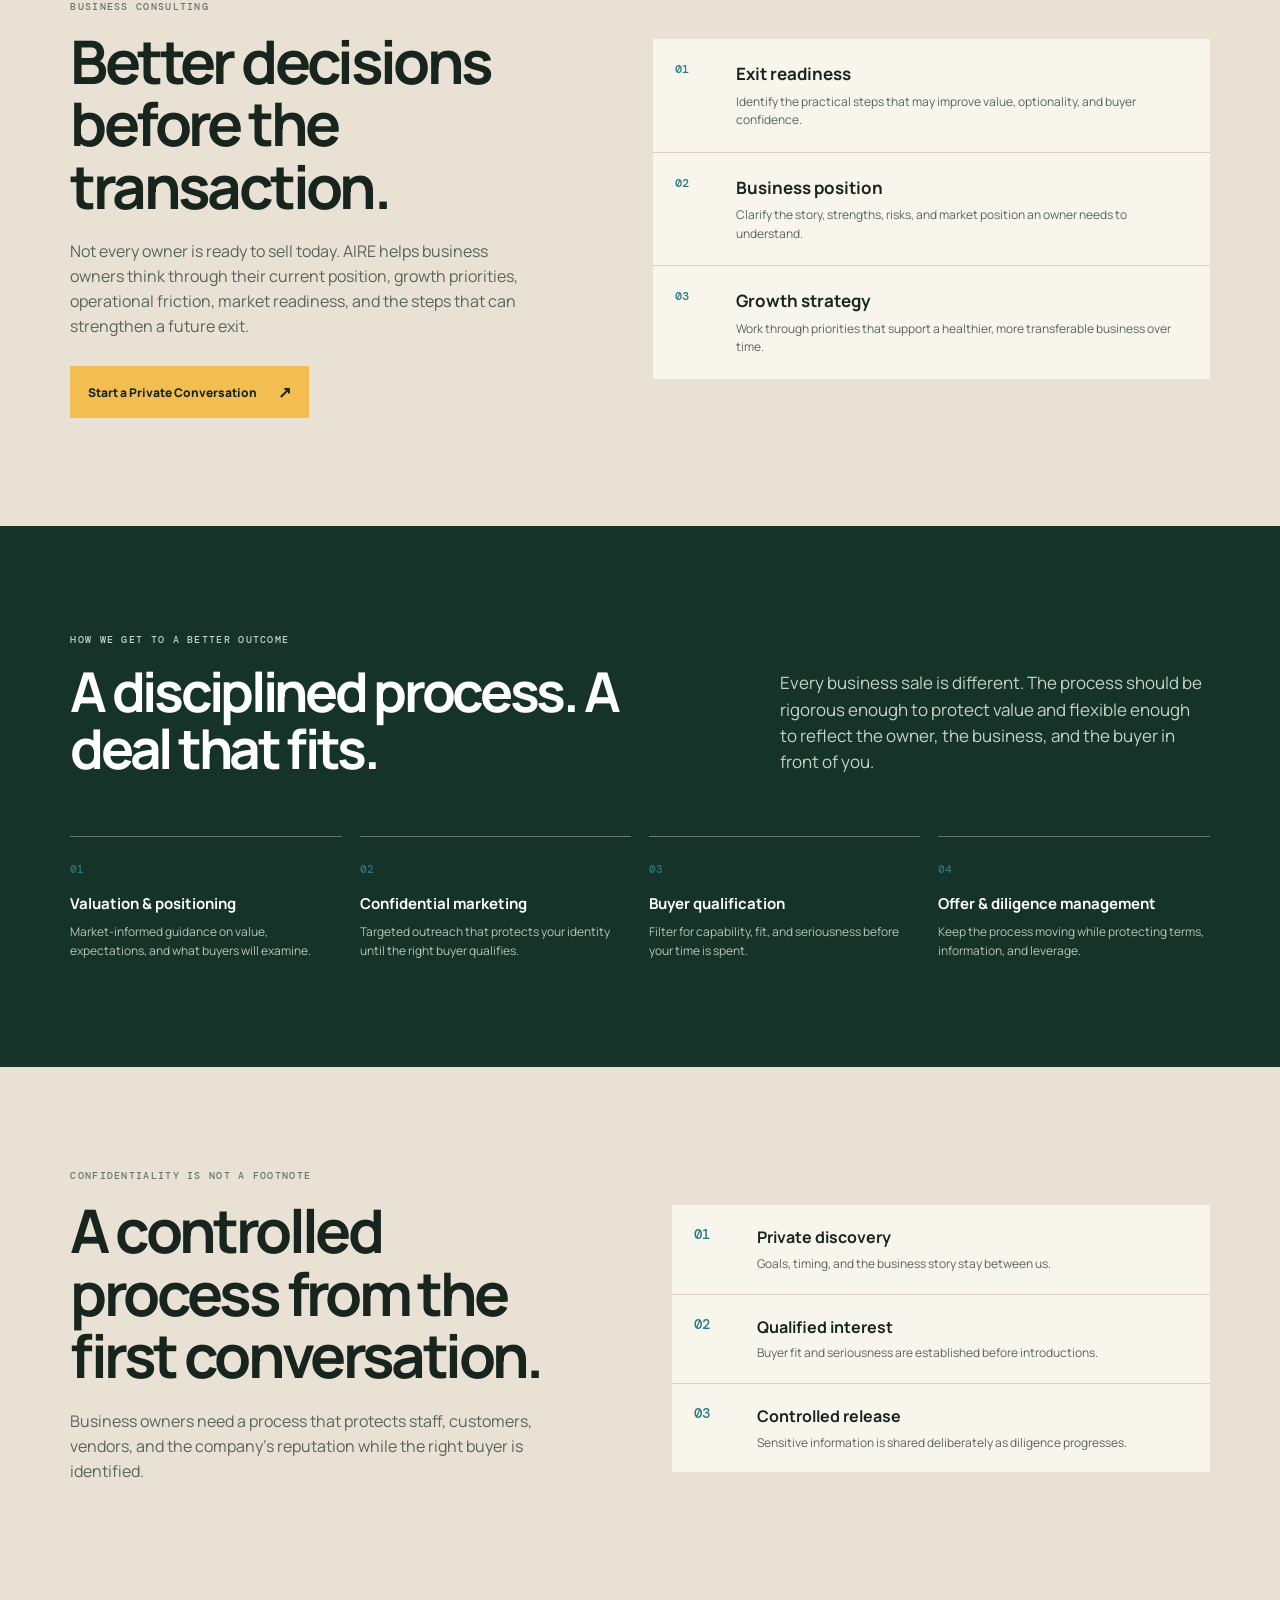
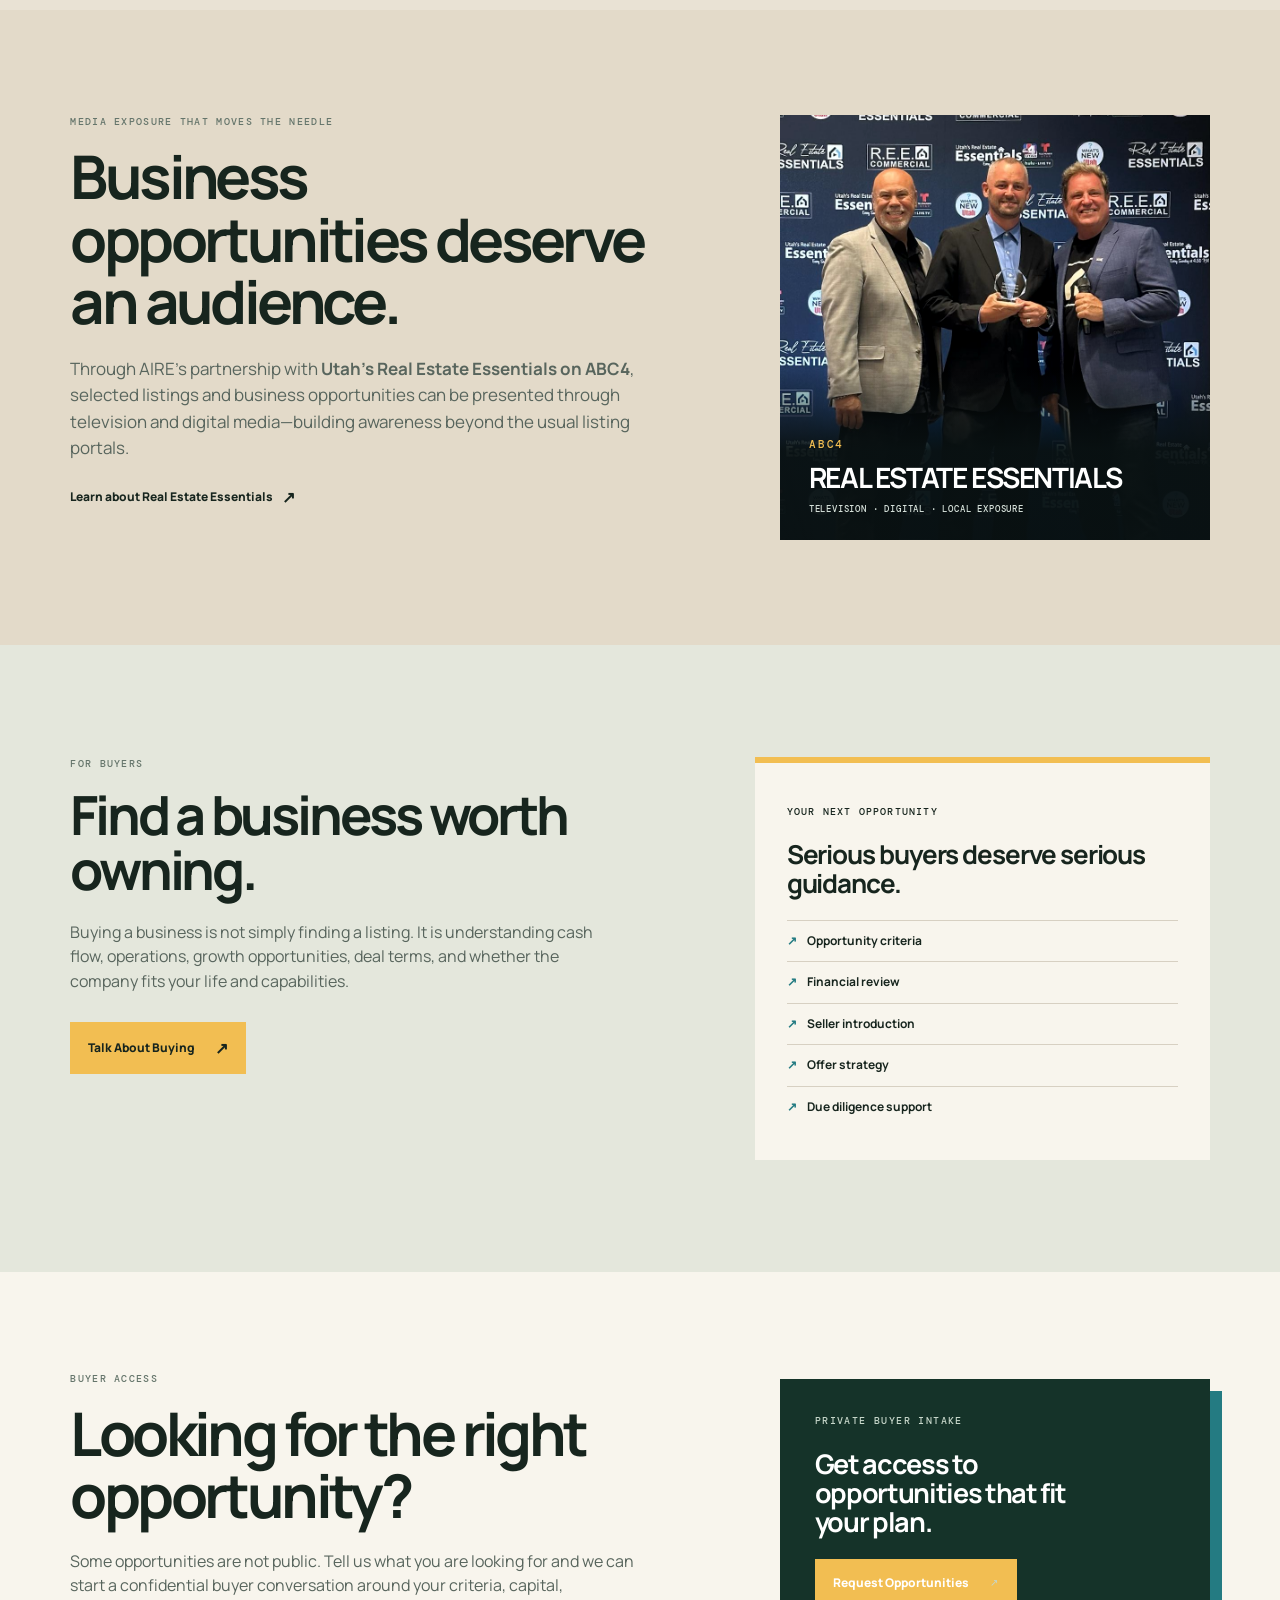
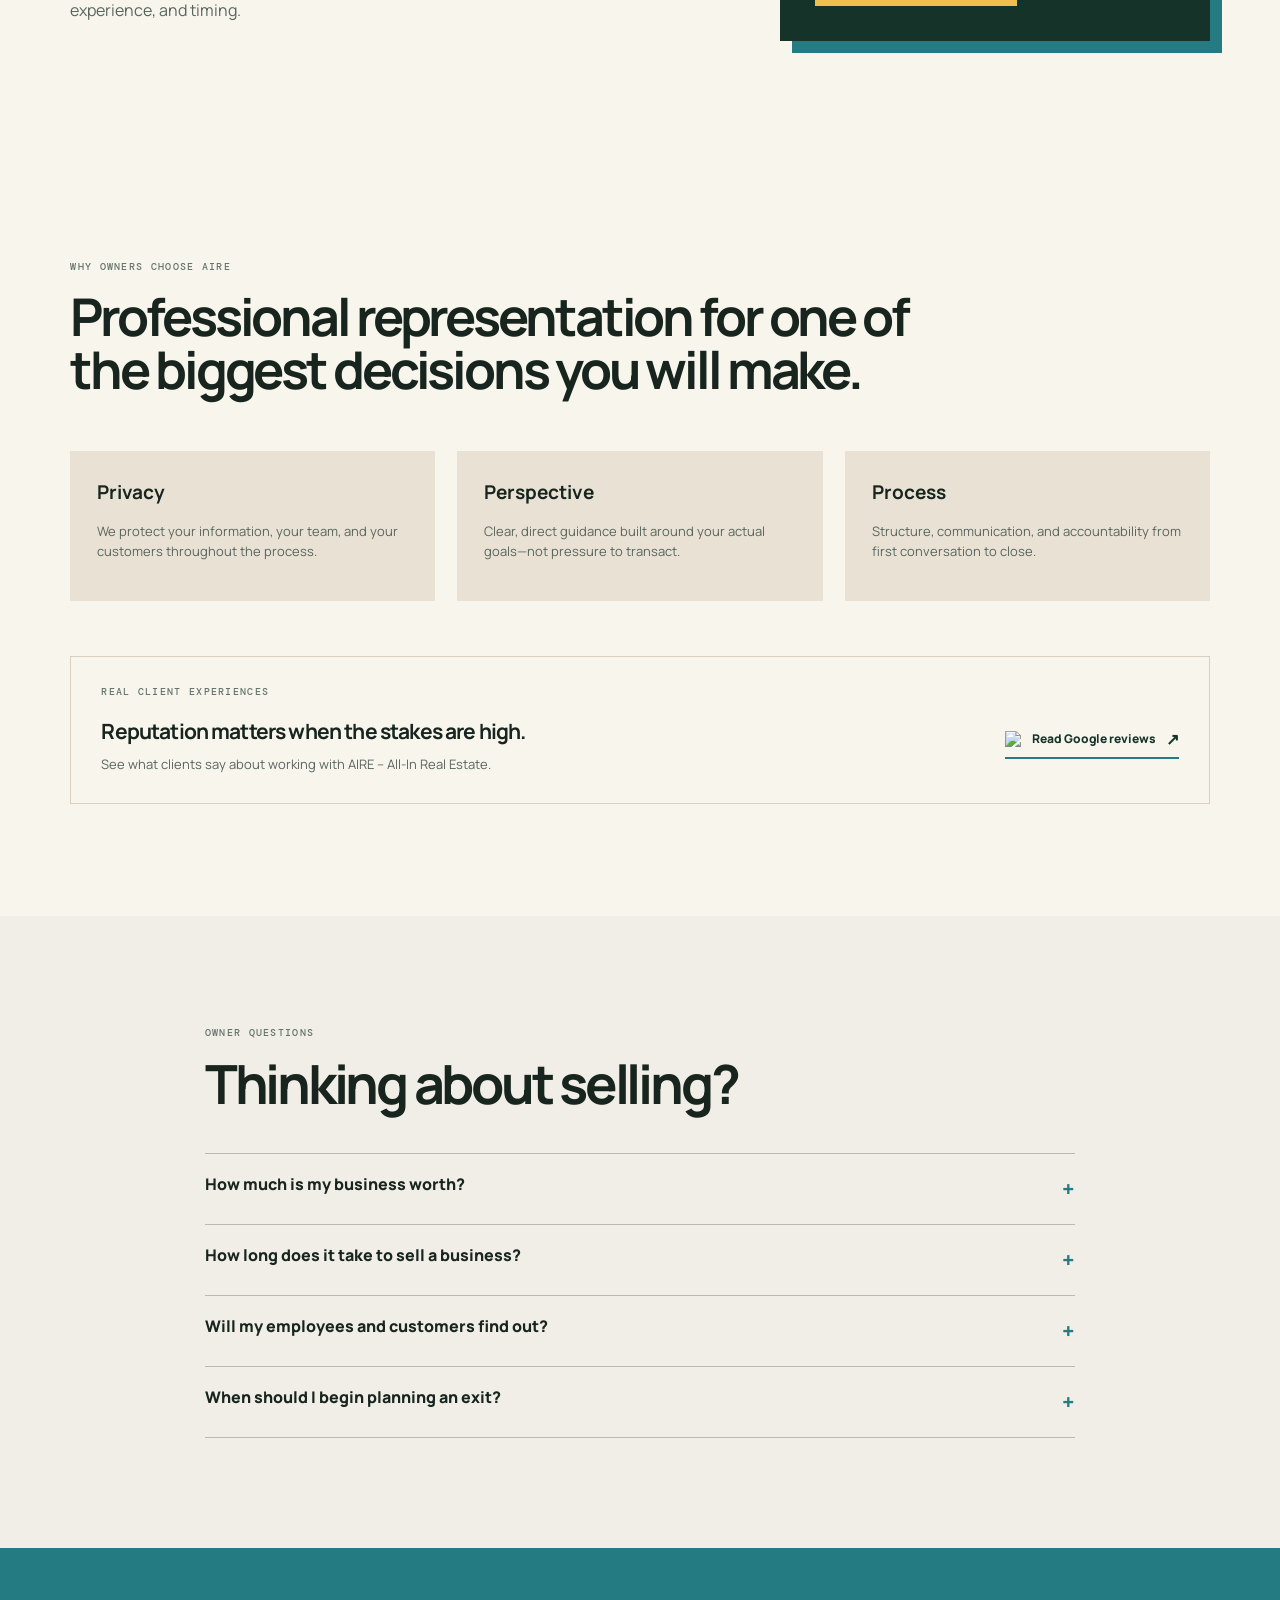
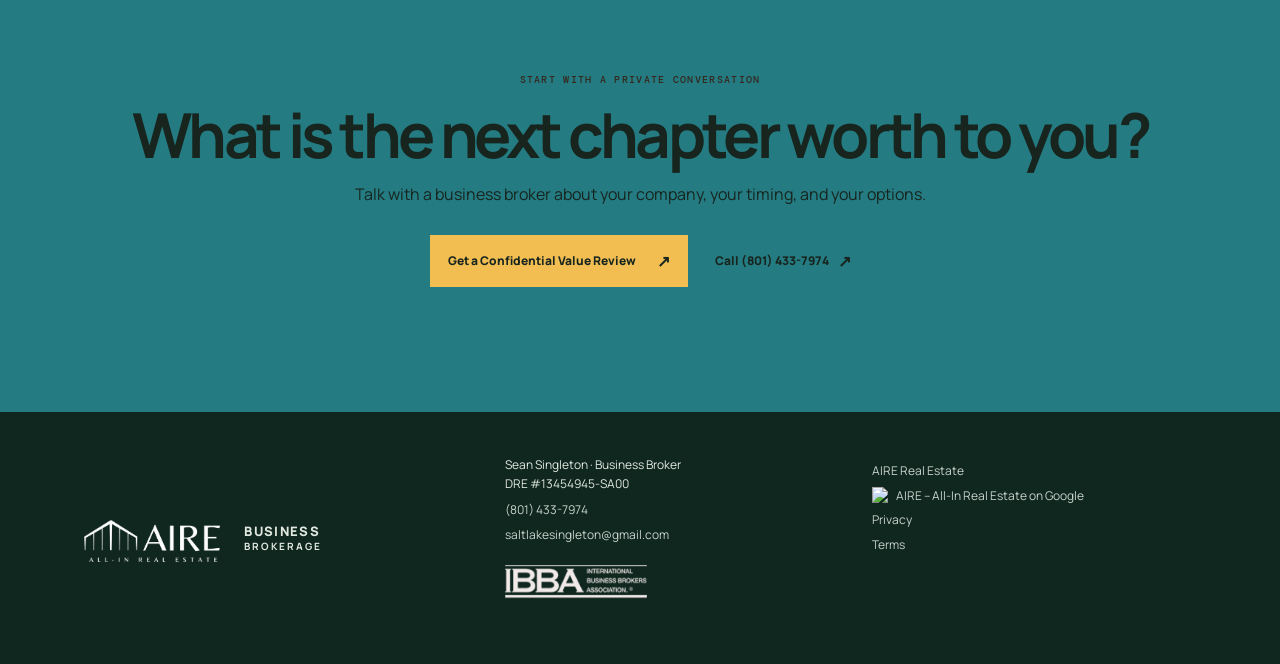
==== commit 87618ba3: "Add secure Lofty intake endpoint" ====
--- a/index.html
+++ b/index.html
@@ -6,6 +6,7 @@
     <title>AIRE Business Brokerage | Utah Business Broker</title>
     <meta name="description" content="AIRE Business Brokerage provides confidential exit planning, business valuations, sales, and acquisitions for Utah business owners." />
     <link rel="stylesheet" href="styles.css" />
+    <script src="intake.js" defer></script>
   </head>
   <body>
     <header class="site-header">
@@ -28,11 +29,12 @@
           <p class="eyebrow">CONFIDENTIAL BUSINESS VALUE REVIEW</p>
           <h2>What could your business be worth?</h2>
           <p>Start with a private conversation about your company, your goals, and the market.</p>
-          <form action="mailto:saltlakesingleton@gmail.com" method="post" enctype="text/plain">
+          <form action="mailto:saltlakesingleton@gmail.com" method="post" enctype="text/plain" data-intake-form data-inquiry-type="Confidential business value review">
             <label>Your name<input required name="Name" type="text" /></label>
             <label>Business name<input required name="Business name" type="text" /></label>
             <label>Best phone<input required name="Phone" type="tel" /></label>
             <label>What are you considering?<select name="Interest"><option>Exploring a sale</option><option>Buying a business</option><option>Preparing for an exit</option><option>Other</option></select></label>
+            <label class="hp-field" aria-hidden="true">Website<input name="Website" type="text" tabindex="-1" autocomplete="off" /></label>
             <button class="button" type="submit">Request a Private Call <span>↗</span></button>
           </form>
           <small>Private. No obligation. We will not share your information.</small>
--- a/styles.css
+++ b/styles.css
@@ -77,3 +77,6 @@
 /* Dedicated conversion pages */
 .conversion-page{background:var(--cream)}.page-hero{padding:108px 14vw 80px;background:linear-gradient(120deg,#f9f5ed,#e7e8d7)}.page-hero h1,.legal-page h1{font-size:clamp(46px,6vw,78px);letter-spacing:-.07em;line-height:1.01;margin:0}.page-hero h1 em{font-family:'Playfair Display',Georgia,serif}.page-hero>p:not(.eyebrow){max-width:720px;margin:25px 0 29px;font-size:17px;color:var(--muted)}.page-grid{padding:78px 14vw;display:grid;grid-template-columns:repeat(3,1fr);gap:18px;background:var(--sand)}.page-grid article{padding:25px;background:var(--cream);border-top:5px solid var(--gold)}.page-grid span{font:500 11px 'DM Mono',monospace;color:var(--orange)}.page-grid h2{font-size:21px;letter-spacing:-.04em;margin:14px 0 9px}.page-grid p{font-size:13px;color:var(--muted);margin:0}.form-panel{padding:84px 14vw;display:grid;grid-template-columns:1fr 1fr;gap:8vw;background:var(--deep);color:#fff}.form-panel h2{font-size:42px;letter-spacing:-.06em;line-height:1.05;margin:0}.form-panel>div>p:not(.eyebrow){color:#c9d6cd;font-size:15px}.form-panel .eyebrow{color:#d3e0d6}.form-panel form{display:grid;grid-template-columns:1fr 1fr;gap:12px}.form-panel label{font-size:10px;font-weight:700;color:#d2dbd2}.form-panel input,.form-panel select{width:100%;display:block;margin-top:5px;border:0;padding:11px;background:#f7f5ed;color:var(--ink);font:12px Manrope}.form-panel button,.form-panel small{grid-column:1/-1}.form-panel small{color:#c5d2c8;font-size:10px}.legal-page{max-width:880px;padding:100px 8vw;margin:auto}.legal-page>p{font-size:16px;color:var(--muted);max-width:720px}.legal-page h2{font-size:22px;margin:35px 0 8px}.legal-page a{color:var(--orange);font-weight:800}.legal-note{margin-top:50px;font-size:11px!important;color:#7b766d!important}
 @media(max-width:850px){.page-hero{padding:75px 5vw 62px}.page-grid{padding:60px 5vw;grid-template-columns:1fr}.form-panel{padding:65px 5vw;grid-template-columns:1fr;gap:35px}.form-panel form{grid-template-columns:1fr}.legal-page{padding:75px 5vw}.page-hero h1,.legal-page h1{font-size:45px}}
+
+/* Intake endpoint support. Honeypot remains inaccessible to visitors. */
+.hp-field{position:absolute!important;left:-10000px!important;width:1px!important;height:1px!important;overflow:hidden!important}.intake-status{grid-column:1/-1;margin:0;font-size:12px;font-weight:700;color:#ffd170}.intake-status.success{color:#d7f0c8}.valuation-card .intake-status{color:#ffe095}.valuation-card .intake-status.success{color:#d7f0c8}
